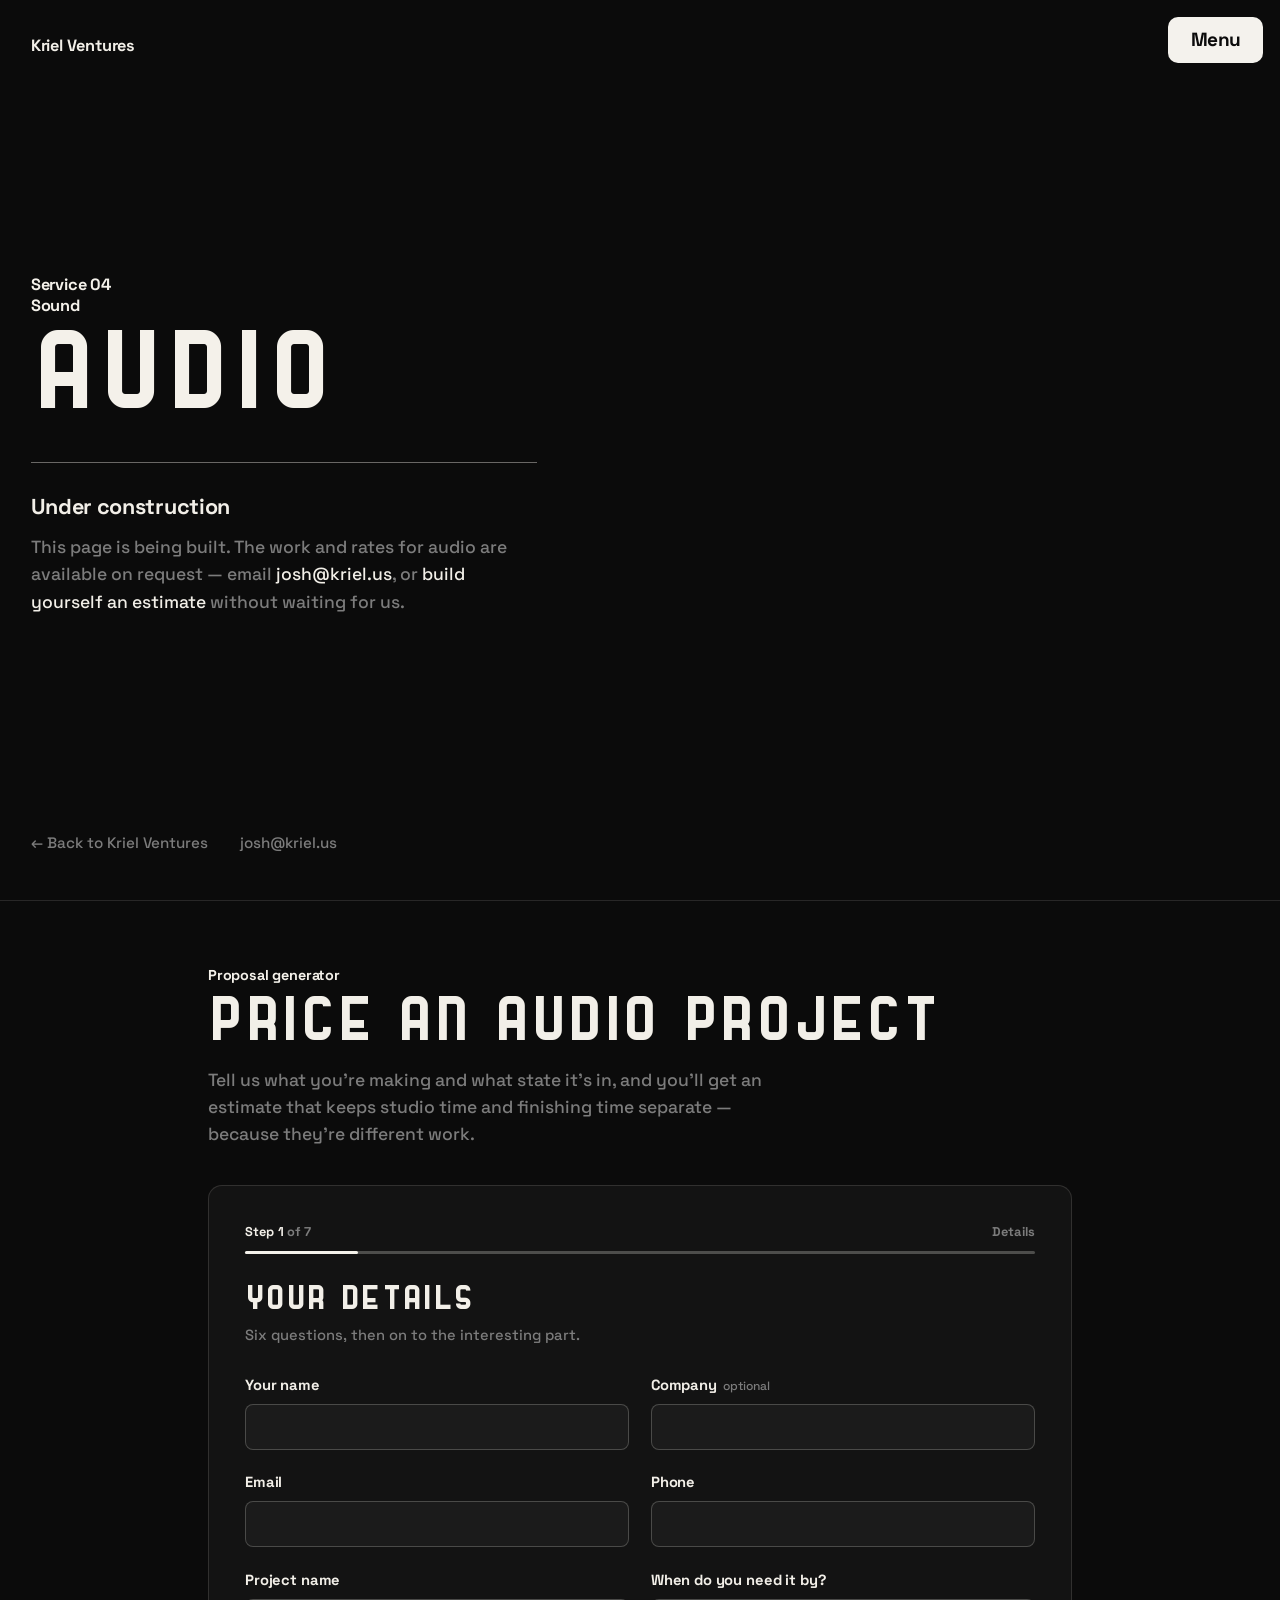
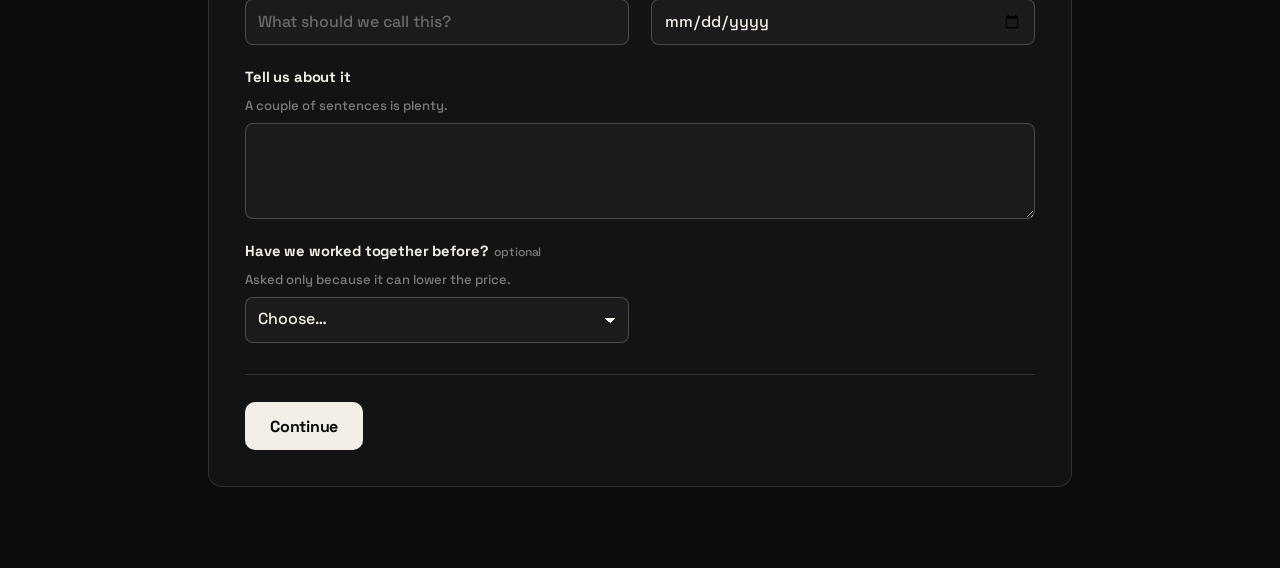
==== audio/index.html @ a52f9539 "Add proposal generators to the four service pages Each service page keeps its under-construction hol" ====
<!DOCTYPE html>
<html lang="en">
<head>
<meta charset="utf-8">
<meta name="viewport" content="width=device-width, initial-scale=1">
<title>Audio — Kriel Ventures</title>
<meta name="description" content="Audio at Kriel Ventures. This page is under construction.">
<meta name="theme-color" content="#0B0B0B">
<!-- Holding page: keep it out of search results until there's real content. -->
<meta name="robots" content="noindex">
<link rel="icon" href="../favicon.svg" type="image/svg+xml">
<link rel="icon" href="../favicon.jpg" type="image/jpeg" sizes="512x512">

<link rel="preconnect" href="https://fonts.googleapis.com">
<link rel="preconnect" href="https://fonts.gstatic.com" crossorigin>
<link href="https://fonts.googleapis.com/css2?family=Space+Grotesk:wght@500;700&display=swap" rel="stylesheet">
<link rel="preload" href="../fonts/stadium.woff2" as="font" type="font/woff2" crossorigin>
<link rel="stylesheet" href="../styles.css">
<link rel="stylesheet" href="../pg.css">

<!-- Reveal animations only exist if JS does; without it everything is simply visible. -->
<script>document.documentElement.classList.add('js');</script>
</head>
<body>

<a class="skip-link" href="#content">Skip to content</a>

<!-- ── Fixed menu control ───────────────────────────────────────────── -->
<button id="menu-toggle" class="menu-btn" aria-expanded="false" aria-controls="site-menu">
  <span class="menu-btn__label" data-open="Menu" data-close="Close">Menu</span>
</button>

<nav id="site-menu" class="menu" aria-label="Main" hidden>
  <div class="menu__inner">
    <p class="menu__eyebrow">Kriel Ventures</p>
    <ul class="menu__list">
      <li><a href="../photography/"><span class="menu__num">01</span>Photography</a></li>
      <li><a href="../videography/"><span class="menu__num">02</span>Videography</a></li>
      <li><a href="../web-design/"><span class="menu__num">03</span>Web Design</a></li>
      <li><a href="./" aria-current="page"><span class="menu__num">04</span>Audio</a></li>
      <li><a href="../#contact"><span class="menu__num">—</span>Contact</a></li>
    </ul>
    <div class="menu__foot">
      <a href="mailto:josh@kriel.us">josh@kriel.us</a>
    </div>
  </div>
</nav>

<main class="holding" id="content" data-key="audio">
  <p class="opening__mark"><a href="../">Kriel Ventures</a></p>

  <div class="holding__body">
    <p class="holding__label"><span>Service 04</span><span>Sound</span></p>
    <h1 class="holding__title"><span class="rise"><span>Audio</span></span></h1>

    <hr class="holding__rule">

    <p class="holding__state">Under construction</p>
    <p class="holding__note">This page is being built. The work and rates for
    audio are available on request — email
    <a href="mailto:josh@kriel.us">josh@kriel.us</a>, or
    <a href="#estimate">build yourself an estimate</a> without waiting for us.</p>
  </div>

  <div class="holding__foot">
    <a href="../">&larr; Back to Kriel Ventures</a>
    <a href="mailto:josh@kriel.us">josh@kriel.us</a>
  </div>
</main>

<!-- ── Proposal generator ───────────────────────────────────────────────
     The card is built by pg.js. The form below is deliberately in the static
     markup: Netlify registers forms by parsing deployed HTML, so one created
     by script would never receive a submission.
     ------------------------------------------------------------------- -->
<section class="pg" id="estimate" data-key="audio" aria-labelledby="pg-title">
  <div class="pg__wrap">
    <p class="pg__eyebrow">Proposal generator</p>
    <h2 class="pg__title" id="pg-title">Price an audio project</h2>
    <p class="pg__intro">Tell us what you're making and what state it's in, and you'll get an estimate that keeps studio time and finishing time separate — because they're different work.</p>

    <div class="pg__app" id="pg-app">
      <noscript>
        <p class="pg__noscript">The estimator needs JavaScript, which is off in
        this browser. Email <a href="mailto:josh@kriel.us">josh@kriel.us</a> with
        what you have in mind and you'll get the same answer from a person,
        usually within a day.</p>
      </noscript>
    </div>

    <form id="pg-form" name="proposal" method="POST" data-netlify="true"
          netlify-honeypot="bot-field" hidden>
      <input type="hidden" name="form-name" value="proposal">
      <p hidden><label>Leave this empty: <input name="bot-field"></label></p>
      <input type="hidden" name="service">
      <input type="hidden" name="client_name">
      <input type="hidden" name="client_email">
      <input type="hidden" name="client_phone">
      <input type="hidden" name="client_company">
      <input type="hidden" name="project_name">
      <input type="hidden" name="target_date">
      <input type="hidden" name="template">
      <input type="hidden" name="estimate_low">
      <input type="hidden" name="estimate_high">
      <input type="hidden" name="confidence">
      <textarea name="summary"></textarea>
      <textarea name="thankyou_email"></textarea>
    </form>
  </div>
</section>

<script src="../main.js"></script>
<script src="../pg-intake.js"></script>
<script src="../pg-audio.js"></script>
<script src="../pg.js"></script>
</body>
</html>
---- styles.css ----
/* ==========================================================================
   Kriel Ventures
   A centred deco opening on black, then the four crafts as four squares.
   Type does the work; one warm accent is the only ornament.
   ========================================================================== */

/* --- Stadium -------------------------------------------------------------
   Stadium by Matthew Welch (squaregear.net), MIT licence — see
   fonts/stadium-license.txt, which ships with the site as the licence
   requires. One weight, no italic: never ask for bold or italic anywhere or
   the browser will synthesise it and smear these geometric letterforms.
   ------------------------------------------------------------------------ */
@font-face {
  font-family: "Stadium";
  src: url("fonts/stadium.woff2") format("woff2"),
       url("fonts/stadium.ttf") format("truetype");
  font-weight: 400;
  font-style: normal;
  font-display: swap;
}

/* --- Tokens --------------------------------------------------------------- */
:root {
  --ink:        #0B0B0B;
  --ink-soft:   #7C7C7C;
  --bone:       #F2EFE8;
  --chip:       #F4F2ED;

  /* one accent per square */
  --blue:       #2438F0;
  --blush:      #F9B6BE;
  --red:        #EE3B24;
  --cream:      #F4F1EA;

  /* the warm accent, and the light it throws */
  --tan:        #D9B183;

  --display: "Stadium", "Futura", "Century Gothic", "Avenir Next", sans-serif;
  --ui:      "Space Grotesk", "Helvetica Neue", Helvetica, Arial, sans-serif;

  --edge:   clamp(1.5rem, 2.4vw, 2.25rem);
  --gutter: clamp(0.55rem, 1.3vw, 1.15rem);

  --ease: cubic-bezier(0.22, 0.68, 0.24, 1);
}

/* --- Reset ---------------------------------------------------------------- */
*, *::before, *::after { box-sizing: border-box; }

html { -webkit-text-size-adjust: 100%; scroll-behavior: smooth; }

body {
  margin: 0;
  background: var(--ink);
  color: var(--bone);
  font-family: var(--ui);
  font-weight: 500;
  font-size: clamp(0.95rem, 0.9rem + 0.2vw, 1.0625rem);
  line-height: 1.55;
  overflow-x: hidden;
  -webkit-font-smoothing: antialiased;
}

img { display: block; max-width: 100%; }
a   { color: inherit; }
h1, h2, h3, p, ul, ol { margin: 0; }
ul, ol { list-style: none; padding: 0; }

::selection { background: var(--bone); color: var(--ink); }

.visually-hidden {
  position: absolute;
  width: 1px; height: 1px;
  margin: -1px; padding: 0;
  overflow: hidden;
  clip: rect(0 0 0 0);
  white-space: nowrap;
}

/* --- Focus ---------------------------------------------------------------- */
:focus-visible {
  outline: 3px solid currentColor;
  outline-offset: 4px;
  border-radius: 2px;
}

.skip-link {
  position: fixed;
  top: 0; left: 0;
  z-index: 200;
  transform: translateY(-120%);
  background: var(--bone);
  color: var(--ink);
  font-family: var(--display);
  font-weight: 400;
  font-size: 1rem;
  letter-spacing: 0.02em;
  padding: 0.85rem 1.25rem;
  text-decoration: none;
}
.skip-link:focus-visible { transform: translateY(0); }

/* --- Reveals -------------------------------------------------------------
   .rise clips its inner span and slides it up. The clip box is padded below
   so descenders (the g in Photography, Videography) aren't shaved off — the
   negative margin cancels the padding so layout is unchanged.
   ------------------------------------------------------------------------ */
.rise {
  display: block;
  overflow: hidden;
  padding-bottom: 0.18em;
  margin-bottom: -0.18em;
}
.rise > span { display: block; }
/* 130%, not 105% — the clip box is now taller than the span by the descender
   padding, so a smaller offset leaves a hairline of letter-tops showing. */
.js .rise > span {
  transform: translateY(130%);
  transition: transform 0.95s var(--ease);
}
.js .is-in .rise > span { transform: translateY(0); }
.js .is-in .rise:nth-child(2) > span { transition-delay: 0.09s; }

/* .lift is the unclipped variant, for a line whose glow has to spill past
   its own box. */
.lift { display: block; }
.js .lift {
  opacity: 0;
  transform: translateY(0.4em);
  transition: opacity 0.9s var(--ease) 0.26s, transform 0.9s var(--ease) 0.26s;
}
.js .is-in .lift { opacity: 1; transform: none; }

/* ==========================================================================
   Menu
   ========================================================================== */
.menu-btn {
  position: fixed;
  top: clamp(0.85rem, 1.3vw, 1.15rem);
  right: clamp(0.85rem, 1.3vw, 1.15rem);
  z-index: 120;

  min-height: 46px;
  min-width: 92px;
  padding: 0.6rem 1.4rem;

  background: var(--chip);
  color: var(--ink);
  border: 0;
  border-radius: 10px;
  cursor: pointer;

  /* Deliberately not Stadium: the two fixed controls at the top of the screen
     stay in the grotesque, so the deco face reads as the voice of the page
     rather than the chrome around it. */
  font-family: var(--ui);
  font-weight: 700;
  font-size: clamp(1rem, 0.95rem + 0.3vw, 1.35rem);
  letter-spacing: -0.02em;

  transition: background 0.25s var(--ease), color 0.25s var(--ease);
}
.menu-btn:hover { background: #fff; }
.menu-btn[aria-expanded="true"] { background: var(--bone); }

.menu {
  position: fixed;
  inset: 0;
  z-index: 110;
  background: var(--ink);
  display: grid;
  padding: clamp(1.5rem, 3vw, 3rem) var(--edge) clamp(1.75rem, 3vw, 3rem);
  overflow-y: auto;
}
.menu[hidden] { display: none; }

.menu__inner {
  display: grid;
  align-content: space-between;
  gap: 2rem;
}

.menu__eyebrow {
  font-family: var(--ui);
  font-weight: 700;
  font-size: 0.95rem;
  letter-spacing: -0.01em;
  color: var(--ink-soft);
}

.menu__list { display: grid; gap: clamp(0.15rem, 0.6vh, 0.5rem); }

.menu__list a {
  display: flex;
  align-items: baseline;
  gap: clamp(0.75rem, 2vw, 2rem);
  padding: 0.12em 0;
  text-decoration: none;
  font-family: var(--display);
  font-weight: 400;
  font-size: clamp(1.9rem, 6.6vw, 4.5rem);
  line-height: 1.18;
  letter-spacing: 0.015em;
  color: var(--bone);
  transition: color 0.2s var(--ease);
}
.menu__list a:hover { color: var(--tan); }

.menu__num {
  font-family: var(--ui);
  font-size: clamp(0.7rem, 1.1vw, 0.9rem);
  font-weight: 500;
  letter-spacing: 0.02em;
  color: var(--ink-soft);
  flex: none;
  min-width: 1.75em;
}

.menu__foot {
  display: flex;
  flex-wrap: wrap;
  gap: 0.5rem 2rem;
  font-family: var(--ui);
  font-weight: 500;
  font-size: 0.95rem;
  color: var(--ink-soft);
}
.menu__foot a { text-decoration: none; }
.menu__foot a:hover { color: var(--bone); }

body.menu-open { overflow: hidden; }

/* ==========================================================================
   Opening
   ========================================================================== */
.opening {
  min-height: 78svh;
  display: grid;
  grid-template-rows: auto 1fr auto;
  gap: 2rem;
  padding: clamp(1.5rem, 2.6vw, 2.4rem) var(--edge) clamp(2.5rem, 6vh, 4.5rem);
  background: var(--ink);
}

.opening__mark {
  font-family: var(--ui);
  font-weight: 700;
  font-size: clamp(0.85rem, 0.78rem + 0.3vw, 1.05rem);
  letter-spacing: -0.012em;
  color: var(--bone);
}
.opening__mark a { text-decoration: none; }

.opening__line {
  align-self: center;
  justify-self: center;
  text-align: center;
  max-width: 22ch;
  font-family: var(--display);
  font-weight: 400;
  font-size: clamp(2.5rem, 0.9rem + 7.4vw, 8.5rem);
  line-height: 1.16;
  letter-spacing: 0.012em;
  color: var(--bone);
}

/* Soft spotlight: a pool of warm light behind the word, not a glow traced
   round the letters. It sits behind the type and spills well past the line,
   which is why this line uses .lift rather than the clipping .rise. */
.glow {
  position: relative;
  display: inline-block;
  isolation: isolate;
}
.glow::before {
  content: "";
  position: absolute;
  left: 50%;
  top: 52%;
  width: 132%;
  height: 210%;
  transform: translate(-50%, -50%);
  z-index: -1;
  pointer-events: none;
  background: radial-gradient(ellipse at center,
    rgba(255, 236, 208, 0.34) 0%,
    rgba(240, 200, 148, 0.19) 30%,
    rgba(217, 177, 131, 0.06) 52%,
    rgba(217, 177, 131, 0) 70%);
  filter: blur(22px);
}
.opening__line em {
  font-style: normal;   /* Stadium has no italic — never synthesise one */
  color: var(--tan);
}

.opening__sub {
  justify-self: center;
  text-align: center;
  max-width: 42ch;
  font-family: var(--ui);
  font-weight: 500;
  font-size: clamp(0.95rem, 0.9rem + 0.25vw, 1.15rem);
  color: var(--ink-soft);
}

/* ==========================================================================
   The four squares
   ========================================================================== */
.panes {
  display: grid;
  grid-template-columns: 1fr;
  gap: var(--gutter);
  padding: 0 var(--edge) var(--edge);
  background: var(--ink);
}

/* Grid rather than an absolutely positioned text block: the text has to be a
   static descendant so the stretched link inside it resolves against the
   square, not against the text block. */
.pane {
  position: relative;
  isolation: isolate;
  display: grid;
  grid-template-rows: 1fr auto;
  aspect-ratio: 1 / 1;
  overflow: hidden;
  background: #0d0b09;
}

.pane__img {
  position: absolute;
  inset: 0;
  width: 100%;
  height: 100%;
  object-fit: cover;
  z-index: -2;
  transition: transform 0.9s var(--ease);
}
.pane:hover .pane__img { transform: scale(1.035); }

/* Object positions chosen per photograph so the square crop keeps its subject. */
.pane[data-key="photography"] .pane__img { object-position: 42% 60%; }
.pane[data-key="videography"] .pane__img { object-position: 46% 50%; }
.pane[data-key="web"]         .pane__img { object-position: 55% 50%; }
.pane[data-key="audio"]       .pane__img { object-position: 52% 50%; }

/* Each square is washed the direction its own photograph runs: the three dark
   ones deepen at the foot, the misty one fogs up pale so the blue holds. */
.pane__scrim {
  position: absolute;
  inset: 0;
  z-index: -1;
  background:
    linear-gradient(198deg, rgba(255,255,255,0.055) 0%, rgba(255,255,255,0) 42%),
    linear-gradient(180deg, rgba(0,0,0,0.22) 0%, rgba(0,0,0,0.08) 34%, rgba(0,0,0,0.55) 74%, rgba(0,0,0,0.82) 100%);
}

.pane[data-key="videography"] .pane__scrim {
  background:
    linear-gradient(198deg, rgba(255,255,255,0.05) 0%, rgba(255,255,255,0) 42%),
    linear-gradient(180deg, rgba(0,0,0,0.26) 0%, rgba(0,0,0,0.12) 30%, rgba(0,0,0,0.68) 70%, rgba(0,0,0,0.88) 100%);
}

.pane[data-key="photography"] .pane__scrim {
  background:
    linear-gradient(198deg, rgba(255,255,255,0.05) 0%, rgba(255,255,255,0) 42%),
    linear-gradient(180deg, rgba(233,235,238,0.10) 0%, rgba(233,235,238,0.08) 34%, rgba(238,238,233,0.66) 62%, rgba(240,239,233,0.94) 100%);
}

.pane__text {
  grid-row: 2;
  padding: clamp(1.1rem, 2.2vw, 2rem);
}

.pane__label {
  font-family: var(--ui);
  font-weight: 700;
  font-size: clamp(0.78rem, 0.72rem + 0.22vw, 0.95rem);
  line-height: 1.3;
  letter-spacing: -0.012em;
  color: var(--accent);
  margin-bottom: 0.3em;
}
.pane__label span { display: block; }

.pane__title {
  font-family: var(--display);
  font-weight: 400;
  font-size: clamp(1.85rem, 0.85rem + 4vw, 3.9rem);
  line-height: 1.04;
  letter-spacing: 0.012em;
  color: var(--accent);
}

/* The title is the link, but the whole square is the target — the ::after
   stretches over the pane so there's no small tap area on a phone.
   The <a> must wrap .rise rather than sit inside it: .rise has overflow
   hidden, and an ancestor with overflow between an absolute box and its
   containing block clips that box to the line. */
.pane__title a {
  display: block;
  text-decoration: none;
  color: inherit;
}
.pane__title a::after {
  content: "";
  position: absolute;
  inset: 0;
  z-index: 2;
}
.pane__title a:focus-visible { outline-offset: 6px; }

.pane__note {
  max-width: 32ch;
  margin-top: 0.7rem;
  font-family: var(--ui);
  font-weight: 500;
  font-size: clamp(0.85rem, 0.8rem + 0.18vw, 0.98rem);
  line-height: 1.45;
  color: var(--accent);
}
.js .pane__note {
  opacity: 0;
  transform: translateY(0.6rem);
  transition: opacity 0.7s var(--ease) 0.3s, transform 0.7s var(--ease) 0.3s;
}
.js .pane.is-in .pane__note { opacity: 0.9; transform: none; }

/* One accent per service, shared by its square and its own page. */
[data-key="photography"] { --accent: var(--blue); }
[data-key="videography"] { --accent: var(--blush); }
[data-key="web"]         { --accent: var(--red); }
[data-key="audio"]       { --accent: var(--cream); }

/* ==========================================================================
   Service holding pages
   Temporary. When a real service page is built it takes the site's full
   chrome; until then these are deliberately a stub.
   ========================================================================== */
.holding {
  min-height: 100svh;
  display: grid;
  grid-template-rows: auto 1fr auto;
  gap: 2rem;
  padding: clamp(1.5rem, 2.6vw, 2.4rem) var(--edge) clamp(2rem, 5vh, 3.5rem);
  background: var(--ink);
}

/* No measure on the wrapper — a ch-based cap here would crop the title,
   which .rise then clips (PHOTOGRAPHY became PHOTOGR). The measure belongs
   on the prose underneath. */
.holding__body { align-self: center; }

.holding__label {
  font-family: var(--ui);
  font-weight: 700;
  font-size: clamp(0.85rem, 0.78rem + 0.3vw, 1.05rem);
  line-height: 1.3;
  letter-spacing: -0.012em;
  color: var(--accent);
  margin-bottom: 0.35em;
}
.holding__label span { display: block; }

.holding__title {
  font-family: var(--display);
  font-weight: 400;
  font-size: clamp(2.4rem, 1rem + 6.4vw, 7rem);
  line-height: 1.06;
  letter-spacing: 0.012em;
  color: var(--accent);
}

.holding__rule {
  height: 1px;
  border: 0;
  max-width: 46ch;
  margin: clamp(1.75rem, 4vh, 2.75rem) 0 clamp(1.25rem, 3vh, 1.75rem);
  background: currentColor;
  color: var(--accent);
  opacity: 0.4;
}

.holding__state {
  font-family: var(--ui);
  font-weight: 700;
  font-size: clamp(1.05rem, 0.95rem + 0.5vw, 1.5rem);
  letter-spacing: -0.015em;
  color: var(--bone);
  margin-bottom: 0.5em;
}

.holding__note {
  max-width: 46ch;
  font-family: var(--ui);
  font-weight: 500;
  font-size: clamp(0.95rem, 0.9rem + 0.25vw, 1.1rem);
  color: var(--ink-soft);
}
.holding__note a { color: var(--bone); text-decoration: none; }
.holding__note a:hover { text-decoration: underline; text-underline-offset: 3px; }

.holding__foot {
  display: flex;
  flex-wrap: wrap;
  gap: 0.5rem 2rem;
  font-family: var(--ui);
  font-weight: 500;
  font-size: 0.95rem;
  color: var(--ink-soft);
}
.holding__foot a { text-decoration: none; }
.holding__foot a:hover { color: var(--bone); }

@media (max-width: 719px) {
  .holding__foot a { display: inline-flex; align-items: center; min-height: 44px; }
}

/* ==========================================================================
   Footer
   ========================================================================== */
.footer {
  background: var(--ink);
  color: var(--bone);
  padding: clamp(3rem, 9vh, 6.5rem) var(--edge) clamp(1.5rem, 4vh, 2.5rem);
  font-family: var(--ui);
  font-weight: 500;
  font-size: clamp(1rem, 0.94rem + 0.3vw, 1.2rem);
  line-height: 1.5;
}

.footer__grid {
  display: grid;
  grid-template-columns: 1fr;
  gap: clamp(2.25rem, 5vw, 4rem);
}

.footer__head {
  font-family: var(--display);
  font-weight: 400;
  font-size: clamp(1.05rem, 1rem + 0.35vw, 1.35rem);
  letter-spacing: 0.06em;
  margin-bottom: 1.1em;
}
.footer__block + .footer__block { margin-top: 1.25em; }
.footer__list li + li { margin-top: 0.1em; }
.footer a { text-decoration: none; }
.footer a:hover { text-decoration: underline; text-underline-offset: 3px; }

.muted, .footer__list--muted a { color: var(--ink-soft); }
.footer__list--muted a:hover { color: var(--bone); }

/* A channel that doesn't exist yet: it holds its place in the list, but as
   plain text with a status beside it rather than a link going nowhere. The
   status is set smaller rather than dimmer — dimmer would drop it under the
   4.5:1 it needs at this size. */
.footer__soon {
  display: flex;
  align-items: baseline;
  gap: 0.7rem;
  color: var(--ink-soft);
}
.footer__soon-note {
  font-size: 0.76em;
  letter-spacing: 0.01em;
  white-space: nowrap;
}
.footer__soon-note::before {
  content: "";
  display: inline-block;
  width: 1.1em;
  height: 1px;
  margin-right: 0.55em;
  vertical-align: middle;
  background: currentColor;
  opacity: 0.6;
}

/* Touch targets: the tight footer stack is right on a pointer device, but
   needs real height under a thumb. */
@media (max-width: 719px) {
  .footer__list a,
  .footer__base a,
  .menu__foot a {
    display: inline-flex;
    align-items: center;
    min-height: 44px;
  }
  .footer__list li + li { margin-top: 0; }
  /* Not a target, but it keeps the row rhythm of the links around it. */
  .footer__soon { min-height: 44px; align-items: center; }
}

.footer__base {
  display: flex;
  justify-content: space-between;
  gap: 1rem 2rem;
  flex-wrap: wrap;
  margin-top: clamp(3rem, 10vh, 7rem);
  font-family: var(--ui);
  font-weight: 500;
  font-size: 0.85rem;
  color: var(--ink-soft);
}

/* ==========================================================================
   Wider screens
   ========================================================================== */
@media (min-width: 760px) {
  .panes { grid-template-columns: 1fr 1fr; }
  .footer__grid { grid-template-columns: 2fr 1fr 1fr; }
}

@media (min-width: 1100px) {
  .footer__grid { grid-template-columns: 1.5fr 1fr 1fr 0.7fr; }
}

/* Past roughly 1500px a square gets taller than the screen, so the block
   stops growing and centres instead. */
@media (min-width: 1500px) {
  .panes {
    max-width: 1500px;
    margin-inline: auto;
  }
}

/* ==========================================================================
   Reduced motion
   ========================================================================== */
@media (prefers-reduced-motion: reduce) {
  html { scroll-behavior: auto; }
  .js .rise > span,
  .js .lift,
  .js .pane__note {
    transform: none !important;
    opacity: 1;
    transition: none;
  }
  .js .pane.is-in .pane__note { opacity: 0.9; }
  .pane:hover .pane__img { transform: none; }
  * { animation-duration: 0.01ms !important; transition-duration: 0.01ms !important; }
}
---- pg.css ----
/* ==========================================================================
   Proposal generator
   Lives under the holding page on each service. Same palette and the same two
   faces as the rest of the site; the difference is that this block has to be
   *usable* rather than only looked at, so the type comes down to a working
   size and the accent stops carrying meaning.

   On the accent: each service's --accent is set on [data-key] in styles.css.
   Three of the four (blue #2438F0 especially, at 1.9:1 on ink) are nowhere
   near readable as small text on black. They're used here only for large
   display type, rules, and the progress fill — never for a label, a value, or
   anything a person has to read at 15px. Text is bone or ink-soft throughout.
   ========================================================================== */

.pg {
  background: var(--ink);
  padding: clamp(2.5rem, 7vh, 5rem) var(--edge) clamp(3rem, 9vh, 6rem);
  border-top: 1px solid rgba(242, 239, 232, 0.12);
}

.pg__wrap { max-width: 54rem; margin-inline: auto; }

/* --- Heading -------------------------------------------------------------- */
.pg__eyebrow {
  font-family: var(--ui);
  font-weight: 700;
  font-size: clamp(0.78rem, 0.72rem + 0.22vw, 0.95rem);
  letter-spacing: -0.012em;
  color: var(--accent);
  margin-bottom: 0.4em;
}

.pg__title {
  font-family: var(--display);
  font-weight: 400;
  font-size: clamp(1.9rem, 1rem + 3.4vw, 3.4rem);
  line-height: 1.08;
  letter-spacing: 0.012em;
  color: var(--bone);
}

.pg__intro {
  max-width: 52ch;
  margin-top: 1rem;
  font-family: var(--ui);
  font-size: clamp(0.95rem, 0.9rem + 0.25vw, 1.1rem);
  color: var(--ink-soft);
}
.pg__intro a { color: var(--bone); text-decoration: underline; text-underline-offset: 3px; }

/* --- The card ------------------------------------------------------------- */
.pg__app {
  margin-top: clamp(1.75rem, 4vh, 2.75rem);
  background: #131313;
  border: 1px solid rgba(242, 239, 232, 0.13);
  border-radius: 14px;
  padding: clamp(1.25rem, 3vw, 2.25rem);
}

.pg__noscript {
  font-family: var(--ui);
  color: var(--ink-soft);
}
.pg__noscript a { color: var(--bone); }

/* --- Progress ------------------------------------------------------------
   A real <progress> rather than a div with a width set from script: CSP here
   forbids inline styles, and this is the element the platform already gives
   us for "n of m" with the semantics attached.
   ------------------------------------------------------------------------ */
.pg__progress { margin-bottom: clamp(1.25rem, 3vh, 1.9rem); }

.pg__steplabel {
  display: flex;
  justify-content: space-between;
  gap: 1rem;
  font-family: var(--ui);
  font-weight: 700;
  font-size: 0.8rem;
  letter-spacing: 0.01em;
  color: var(--ink-soft);
  margin-bottom: 0.6rem;
}
.pg__steplabel b { color: var(--bone); font-weight: 700; }

.pg__bar {
  display: block;
  width: 100%;
  height: 3px;
  border: 0;
  border-radius: 2px;
  background: rgba(242, 239, 232, 0.14);   /* Firefox track */
  color: var(--accent);                     /* IE/legacy fill */
  appearance: none;
  -webkit-appearance: none;
}
.pg__bar::-webkit-progress-bar { background: rgba(242, 239, 232, 0.14); border-radius: 2px; }
.pg__bar::-webkit-progress-value { background: var(--accent); border-radius: 2px; }
.pg__bar::-moz-progress-bar { background: var(--accent); border-radius: 2px; }

/* --- Step ----------------------------------------------------------------- */
/* The step heading carries tabindex="-1" so each new step can be focused and
   announced. Suppressing its ring is safe here and normally wouldn't be: it is
   not in the tab order, so no keyboard user can ever land on it by navigating —
   only our own scripted focus reaches it. Left visible, the 3px ring from
   styles.css draws a box round the title that reads as an error state. */
.pg__steptitle:focus,
.pg__steptitle:focus-visible,
.pg__donemark:focus,
.pg__donemark:focus-visible { outline: none; }

.pg__steptitle {
  font-family: var(--display);
  font-weight: 400;
  font-size: clamp(1.3rem, 1.05rem + 1.1vw, 1.9rem);
  line-height: 1.15;
  letter-spacing: 0.012em;
  color: var(--bone);
}

.pg__stepnote {
  max-width: 56ch;
  margin-top: 0.5rem;
  font-family: var(--ui);
  font-size: 0.92rem;
  color: var(--ink-soft);
}

.pg__fields {
  display: grid;
  gap: clamp(1rem, 2.4vh, 1.4rem);
  margin-top: clamp(1.25rem, 3vh, 1.75rem);
}

/* --- Field ---------------------------------------------------------------- */
.pgf { display: grid; gap: 0.45rem; }

/* Two-up on wider screens for the short fields, so the intake doesn't read as
   an endless single column. Marked per field in the config, not guessed. */
@media (min-width: 700px) {
  .pg__fields { grid-template-columns: 1fr 1fr; }
  .pgf { grid-column: span 2; }
  .pgf--half { grid-column: span 1; }
}

.pgf__label {
  font-family: var(--ui);
  font-weight: 700;
  font-size: 0.92rem;
  letter-spacing: -0.01em;
  color: var(--bone);
}
.pgf__opt {
  font-weight: 500;
  font-size: 0.82em;
  color: var(--ink-soft);
  margin-left: 0.5em;
}

.pgf__help {
  font-family: var(--ui);
  font-size: 0.82rem;
  line-height: 1.45;
  color: var(--ink-soft);
}

.pgf__input,
.pgf__select,
.pgf__textarea {
  width: 100%;
  min-height: 46px;                 /* thumb-sized on a phone */
  padding: 0.6rem 0.75rem;
  background: #1B1B1B;
  color: var(--bone);
  border: 1px solid rgba(242, 239, 232, 0.22);
  border-radius: 8px;
  font-family: var(--ui);
  font-weight: 500;
  font-size: 1rem;                  /* 16px: anything smaller zooms iOS Safari */
  line-height: 1.4;
  transition: border-color 0.18s var(--ease);
}
.pgf__textarea { min-height: 96px; resize: vertical; }

.pgf__input::placeholder { color: #6A6A6A; }

.pgf__input:hover,
.pgf__select:hover,
.pgf__textarea:hover { border-color: rgba(242, 239, 232, 0.4); }

.pgf__input:focus-visible,
.pgf__select:focus-visible,
.pgf__textarea:focus-visible { outline: 3px solid var(--bone); outline-offset: 2px; }

/* The native arrow is invisible on a dark control in several browsers, so the
   select keeps room at its right edge and draws its own. */
.pgf__select {
  appearance: none;
  -webkit-appearance: none;
  padding-right: 2.4rem;
  background-image:
    linear-gradient(45deg, transparent 50%, var(--bone) 50%),
    linear-gradient(135deg, var(--bone) 50%, transparent 50%);
  background-position: right 1.05rem top 55%, right 0.75rem top 55%;
  background-size: 6px 6px, 6px 6px;
  background-repeat: no-repeat;
}
.pgf__select option { background: #1B1B1B; color: var(--bone); }

/* Number inputs: the spinners are tiny targets and we never need them. */
.pgf__input[type="number"] { appearance: textfield; -moz-appearance: textfield; }
.pgf__input[type="number"]::-webkit-outer-spin-button,
.pgf__input[type="number"]::-webkit-inner-spin-button { -webkit-appearance: none; margin: 0; }

/* --- Choice groups (checkbox / radio) ------------------------------------- */
.pgf__choices { display: grid; gap: 0.4rem; }

@media (min-width: 560px) {
  .pgf__choices--grid { grid-template-columns: 1fr 1fr; }
}

.pgc {
  display: flex;
  align-items: flex-start;
  gap: 0.7rem;
  min-height: 44px;
  padding: 0.55rem 0.75rem;
  background: #1B1B1B;
  border: 1px solid rgba(242, 239, 232, 0.18);
  border-radius: 8px;
  cursor: pointer;
  font-family: var(--ui);
  font-size: 0.95rem;
  line-height: 1.35;
  color: var(--bone);
  transition: border-color 0.18s var(--ease), background 0.18s var(--ease);
}
.pgc:hover { border-color: rgba(242, 239, 232, 0.42); }
.pgc input { flex: none; width: 18px; height: 18px; margin-top: 0.15rem; accent-color: var(--bone); }
.pgc:has(input:checked) { background: #242424; border-color: var(--bone); }
.pgc:has(input:focus-visible) { outline: 3px solid var(--bone); outline-offset: 2px; }

/* A lone yes/no reads better as one switchable row than as a group of one. */
.pgf--bool .pgc { max-width: 100%; }

/* --- Errors --------------------------------------------------------------- */
.pgf--error .pgf__input,
.pgf--error .pgf__select,
.pgf--error .pgf__textarea { border-color: #FF8B7A; }

.pgf__error {
  font-family: var(--ui);
  font-weight: 700;
  font-size: 0.82rem;
  color: #FF8B7A;          /* 6.4:1 on ink — the red accent would be 3.1:1 */
}

.pg__alert {
  margin-top: 1rem;
  padding: 0.8rem 1rem;
  border: 1px solid #FF8B7A;
  border-radius: 8px;
  font-family: var(--ui);
  font-size: 0.9rem;
  color: #FF8B7A;
}

/* --- Actions -------------------------------------------------------------- */
.pg__actions {
  display: flex;
  flex-wrap: wrap;
  gap: 0.7rem;
  align-items: center;
  margin-top: clamp(1.5rem, 3.5vh, 2.25rem);
  padding-top: clamp(1.25rem, 3vh, 1.75rem);
  border-top: 1px solid rgba(242, 239, 232, 0.13);
}

.pg__btn {
  min-height: 48px;
  padding: 0.7rem 1.5rem;
  border: 1px solid transparent;
  border-radius: 10px;
  cursor: pointer;
  font-family: var(--ui);
  font-weight: 700;
  font-size: 1rem;
  letter-spacing: -0.015em;
  transition: background 0.22s var(--ease), color 0.22s var(--ease), border-color 0.22s var(--ease);
}
.pg__btn--go { background: var(--bone); color: var(--ink); }
.pg__btn--go:hover { background: #fff; }
.pg__btn--back { background: transparent; color: var(--ink-soft); border-color: rgba(242, 239, 232, 0.24); }
.pg__btn--back:hover { color: var(--bone); border-color: var(--bone); }
.pg__btn[disabled] { opacity: 0.5; cursor: default; }
.pg__btn--spacer { margin-left: auto; }

/* --- Review --------------------------------------------------------------- */
.pg__review { display: grid; gap: 1.25rem; margin-top: 1.5rem; }

.pg__group {
  border: 1px solid rgba(242, 239, 232, 0.13);
  border-radius: 10px;
  padding: 1rem 1.1rem;
}
.pg__grouphead {
  font-family: var(--ui);
  font-weight: 700;
  font-size: 0.78rem;
  letter-spacing: 0.06em;
  text-transform: uppercase;
  color: var(--ink-soft);
  margin-bottom: 0.7rem;
}

.pg__dl { display: grid; gap: 0.5rem; font-family: var(--ui); font-size: 0.92rem; }
.pg__row { display: grid; grid-template-columns: 1fr; gap: 0.1rem; }
@media (min-width: 620px) { .pg__row { grid-template-columns: 15rem 1fr; gap: 1rem; } }
.pg__row dt { color: var(--ink-soft); }
.pg__row dd { margin: 0; color: var(--bone); }

/* --- Estimate ------------------------------------------------------------- */
.pg__banner {
  margin-bottom: 1.5rem;
  padding: 0.9rem 1.1rem;
  border: 1px solid rgba(217, 177, 131, 0.55);
  border-radius: 10px;
  font-family: var(--ui);
  font-size: 0.9rem;
  line-height: 1.5;
  color: var(--tan);
}

.pg__tiers { display: grid; gap: 0.9rem; margin: 1.5rem 0; }
@media (min-width: 760px) { .pg__tiers { grid-template-columns: repeat(3, 1fr); } }

.pgt {
  border: 1px solid rgba(242, 239, 232, 0.15);
  border-radius: 12px;
  padding: 1.1rem;
}
.pgt--pick { border-color: var(--bone); background: #1A1A1A; }

.pgt__name {
  font-family: var(--ui);
  font-weight: 700;
  font-size: 0.78rem;
  letter-spacing: 0.06em;
  text-transform: uppercase;
  color: var(--ink-soft);
}
.pgt--pick .pgt__name { color: var(--tan); }

.pgt__fig {
  margin: 0.5rem 0 0.15rem;
  font-family: var(--display);
  font-weight: 400;
  font-size: clamp(1.5rem, 1.2rem + 1.5vw, 2.1rem);
  line-height: 1.1;
  letter-spacing: 0.01em;
  color: var(--bone);
}
.pgt__band { font-family: var(--ui); font-size: 0.8rem; color: var(--ink-soft); }

.pgt__changes {
  margin-top: 0.8rem;
  display: grid;
  gap: 0.35rem;
  font-family: var(--ui);
  font-size: 0.86rem;
  line-height: 1.4;
  color: var(--ink-soft);
}
.pgt__changes li { padding-left: 0.9rem; text-indent: -0.9rem; }
.pgt__changes li::before { content: "— "; color: var(--bone); }

/* --- Line items ----------------------------------------------------------- */
.pg__tablewrap { overflow-x: auto; margin-top: 0.5rem; }

.pg__table {
  width: 100%;
  min-width: 30rem;
  border-collapse: collapse;
  font-family: var(--ui);
  font-size: 0.88rem;
}
.pg__table th,
.pg__table td { padding: 0.5rem 0.6rem; text-align: left; vertical-align: top; }
.pg__table thead th {
  font-size: 0.74rem;
  letter-spacing: 0.06em;
  text-transform: uppercase;
  color: var(--ink-soft);
  border-bottom: 1px solid rgba(242, 239, 232, 0.18);
}
.pg__table td { color: var(--bone); border-bottom: 1px solid rgba(242, 239, 232, 0.08); }
.pg__table .pg__num { text-align: right; white-space: nowrap; }
.pg__table tbody th {
  padding-top: 1.1rem;
  font-family: var(--ui);
  font-weight: 700;
  font-size: 0.76rem;
  letter-spacing: 0.06em;
  text-transform: uppercase;
  color: var(--tan);
}
.pg__table tr.pg__sum td { font-weight: 700; border-bottom: 1px solid rgba(242, 239, 232, 0.25); }
.pg__table tr.pg__tot td {
  font-weight: 700;
  font-size: 1rem;
  border-bottom: 0;
  border-top: 1px solid rgba(242, 239, 232, 0.25);
}

/* --- Notes, flags, deferred ----------------------------------------------- */
.pg__notes { display: grid; gap: 0.5rem; margin-top: 1.25rem; }
.pg__note {
  font-family: var(--ui);
  font-size: 0.88rem;
  line-height: 1.5;
  color: var(--ink-soft);
  padding-left: 1rem;
  border-left: 2px solid var(--tan);
}
.pg__note b { color: var(--bone); font-weight: 700; }

.pg__list {
  display: grid;
  gap: 0.3rem;
  font-family: var(--ui);
  font-size: 0.88rem;
  line-height: 1.45;
  color: var(--ink-soft);
}
.pg__list li { padding-left: 0.9rem; text-indent: -0.9rem; }
.pg__list li::before { content: "— "; color: var(--bone); }

/* --- Email draft ---------------------------------------------------------- */
.pg__mail {
  margin-top: 0.6rem;
  padding: 1rem;
  background: #0E0E0E;
  border: 1px solid rgba(242, 239, 232, 0.13);
  border-radius: 10px;
  font-family: ui-monospace, SFMono-Regular, Menlo, Consolas, monospace;
  font-size: 0.82rem;
  line-height: 1.6;
  color: var(--bone);
  white-space: pre-wrap;
  overflow-x: auto;
}

/* --- Done ----------------------------------------------------------------- */
.pg__done { text-align: left; }
.pg__donemark {
  font-family: var(--display);
  font-weight: 400;
  font-size: clamp(1.6rem, 1.2rem + 2vw, 2.6rem);
  line-height: 1.1;
  letter-spacing: 0.012em;
  color: var(--bone);
}
.pg__donenote {
  max-width: 54ch;
  margin-top: 0.9rem;
  font-family: var(--ui);
  font-size: 1rem;
  color: var(--ink-soft);
}
.pg__donenote a { color: var(--bone); }

/* --- Print ----------------------------------------------------------------
   People print or PDF an estimate. On paper the dark card is a waste of ink
   and the controls are meaningless, so both go.
   ------------------------------------------------------------------------ */
@media print {
  .pg { background: #fff; color: #000; border-top: 0; padding: 0; }
  .pg__app { background: #fff; border: 0; padding: 0; }
  .pg__title, .pg__steptitle, .pgt__fig, .pg__donemark { color: #000; }
  .pg__intro, .pg__stepnote, .pgt__band, .pgt__changes, .pg__note, .pg__list, .pg__row dt { color: #333; }
  .pg__table td, .pg__row dd { color: #000; }
  .pgt, .pg__group, .pg__mail { border-color: #999; background: #fff; }
  .pg__mail { color: #000; }
  .pg__actions, .pg__progress, .menu-btn, .pg__btn { display: none; }
}

/* --- Reduced motion ------------------------------------------------------- */
@media (prefers-reduced-motion: reduce) {
  .pgf__input, .pgf__select, .pgf__textarea, .pgc, .pg__btn { transition: none; }
}
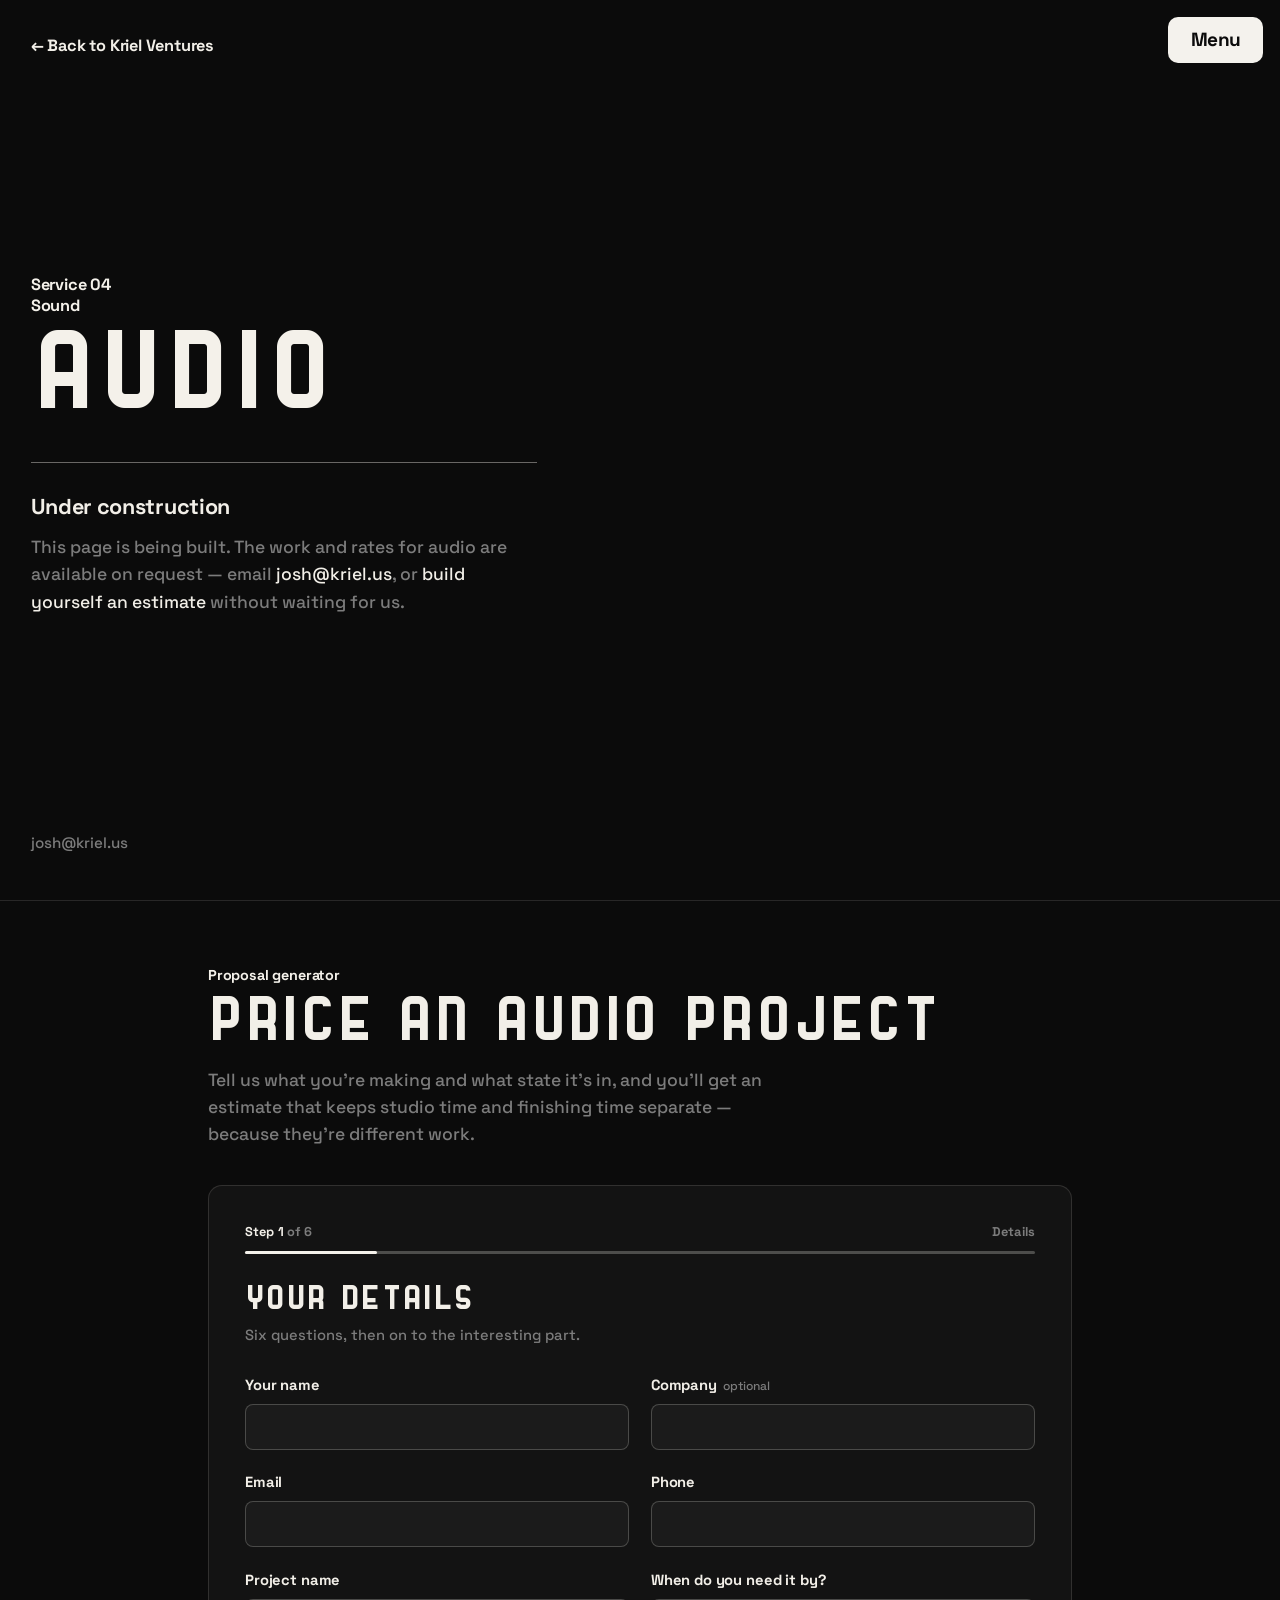
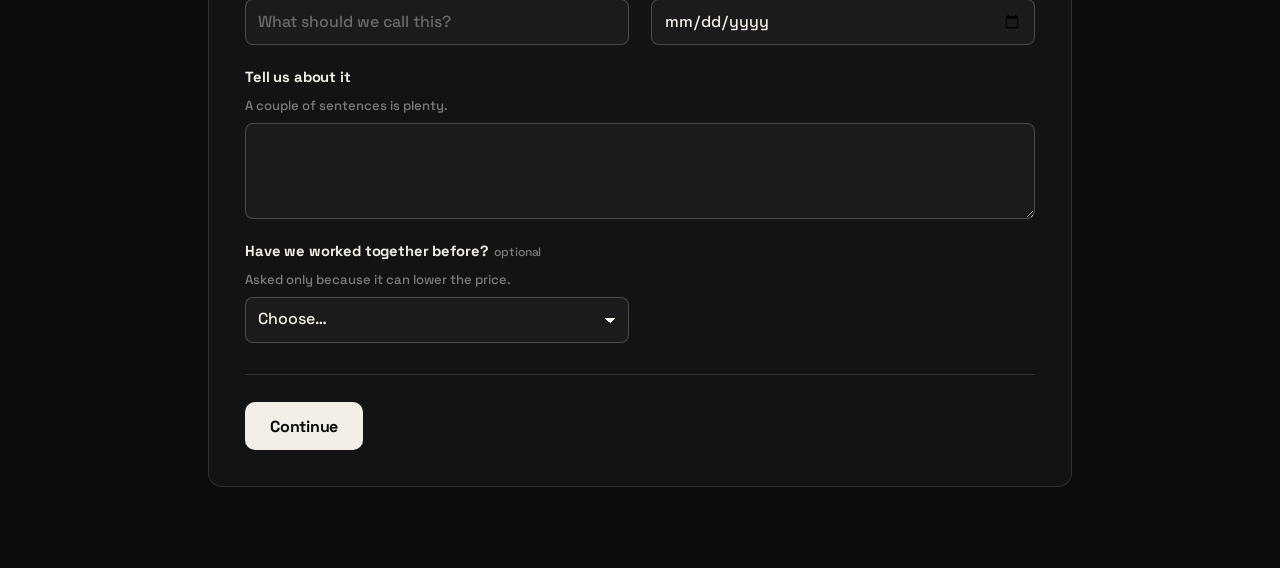
==== commit 66de7432: "Simplify the four intake forms and reprice videography Every form was long enough that people would " ====
--- a/audio/index.html
+++ b/audio/index.html
@@ -47,7 +47,7 @@
 </nav>
 
 <main class="holding" id="content" data-key="audio">
-  <p class="opening__mark"><a href="../">Kriel Ventures</a></p>
+  <p class="opening__mark"><a href="../">&larr; Back to Kriel Ventures</a></p>
 
   <div class="holding__body">
     <p class="holding__label"><span>Service 04</span><span>Sound</span></p>
@@ -63,7 +63,6 @@
   </div>
 
   <div class="holding__foot">
-    <a href="../">&larr; Back to Kriel Ventures</a>
     <a href="mailto:josh@kriel.us">josh@kriel.us</a>
   </div>
 </main>
--- a/pg.css
+++ b/pg.css
@@ -488,3 +488,97 @@
 @media (prefers-reduced-motion: reduce) {
   .pgf__input, .pgf__select, .pgf__textarea, .pgc, .pg__btn { transition: none; }
 }
+
+/* ==========================================================================
+   Bottom beacon
+   A soft pulsing marker that sits at the foot of the screen once someone
+   starts filling the form, so the estimate stays present while they scroll
+   through questions. It disappears the moment the estimate itself is on
+   screen — a prompt to look at something you are already looking at is just
+   noise.
+
+   On the pulse: this breathes between 55% and 100% opacity over 3.6s. That is
+   deliberately slow. Anything flashing above about 3Hz is a seizure risk, and
+   a hard blink at the bottom of the viewport would be both unsafe and
+   unpleasant to fill a form next to. It also stops entirely under
+   prefers-reduced-motion, where it simply sits there at full opacity.
+   ========================================================================== */
+.pg__beacon {
+  position: fixed;
+  left: 50%;
+  bottom: clamp(0.9rem, 3vh, 1.75rem);
+  transform: translateX(-50%);
+  z-index: 90;
+
+  display: flex;
+  align-items: center;
+  gap: 0.6rem;
+  min-height: 44px;
+  padding: 0.6rem 1.25rem;
+  max-width: calc(100vw - 2rem);
+
+  background: var(--bone);
+  color: var(--ink);
+  border: 0;
+  border-radius: 999px;
+  cursor: pointer;
+  box-shadow: 0 6px 28px rgba(0, 0, 0, 0.55);
+
+  font-family: var(--ui);
+  font-weight: 700;
+  font-size: 0.9rem;
+  letter-spacing: -0.012em;
+  white-space: nowrap;
+
+  opacity: 0;
+  visibility: hidden;
+  transition: opacity 0.45s var(--ease), visibility 0.45s var(--ease);
+}
+
+.pg__beacon.is-on {
+  visibility: visible;
+  animation: pg-breathe 3.6s ease-in-out infinite;
+}
+
+.pg__beacon__step {
+  font-weight: 500;
+  color: #5E5E5E;        /* 5.6:1 on the bone chip */
+}
+
+.pg__beacon__arrow { font-weight: 700; }
+
+@keyframes pg-breathe {
+  0%, 100% { opacity: 0.55; }
+  50%      { opacity: 1; }
+}
+
+.pg__beacon:hover { animation: none; opacity: 1; background: #fff; }
+.pg__beacon:focus-visible { animation: none; opacity: 1; outline: 3px solid var(--bone); outline-offset: 3px; }
+
+@media (prefers-reduced-motion: reduce) {
+  .pg__beacon { transition: none; }
+  .pg__beacon.is-on { animation: none; opacity: 1; }
+}
+
+@media print { .pg__beacon { display: none; } }
+
+/* --- Assumptions ---------------------------------------------------------
+   The short forms buy their speed by assuming quantities. Those assumptions
+   have to be visible, or the client agrees to a number without knowing what
+   it was built on.
+   ------------------------------------------------------------------------ */
+.pg__assumed {
+  margin-top: 1.25rem;
+  padding: 0.9rem 1.1rem;
+  border: 1px dashed rgba(217, 177, 131, 0.6);
+  border-radius: 10px;
+}
+.pg__assumed h4 {
+  margin: 0 0 0.5rem;
+  font-family: var(--ui);
+  font-weight: 700;
+  font-size: 0.78rem;
+  letter-spacing: 0.06em;
+  text-transform: uppercase;
+  color: var(--tan);
+}
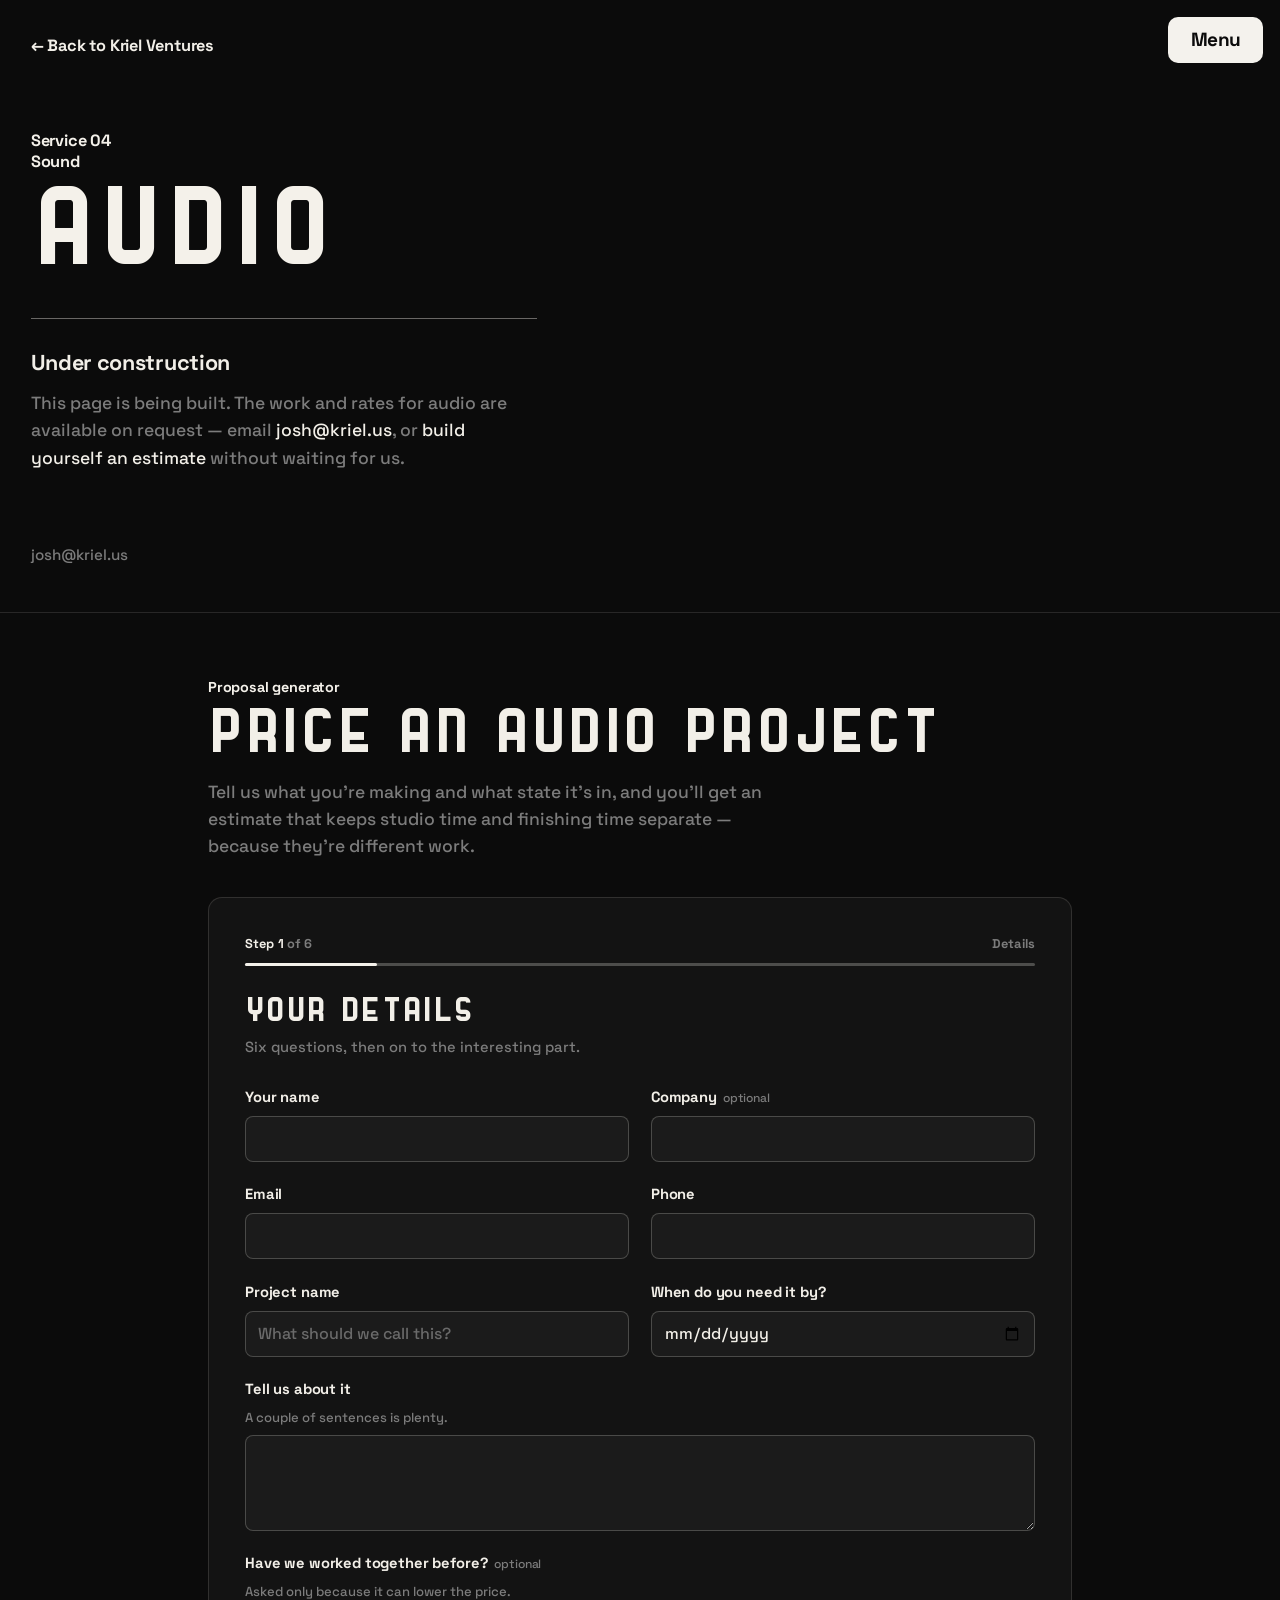
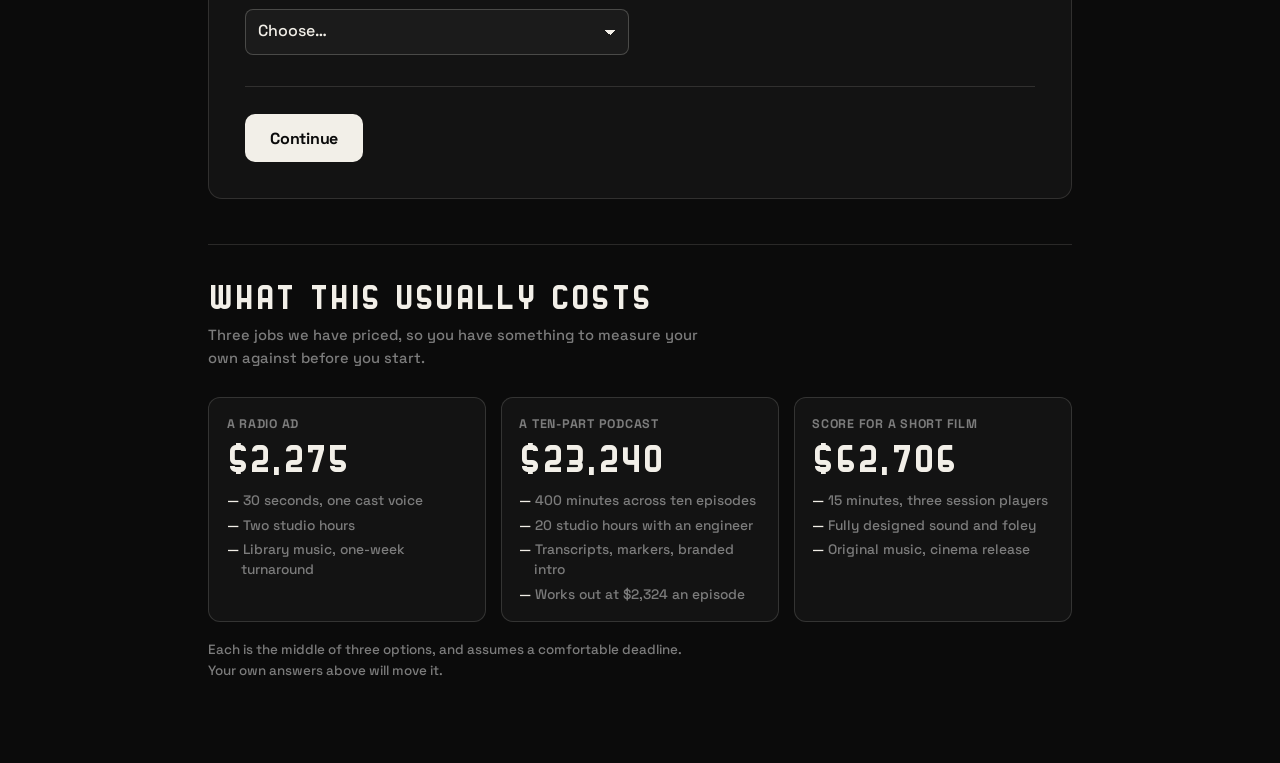
==== commit c8ab3793: "Show worked examples on each service page and raise the generator Three priced jobs now sit under ea" ====
--- a/audio/index.html
+++ b/audio/index.html
@@ -87,6 +87,44 @@
       </noscript>
     </div>
 
+    <section class="pgx" aria-labelledby="pgx-title">
+      <h3 class="pgx__title" id="pgx-title">What this usually costs</h3>
+      <p class="pgx__note">Three jobs we have priced, so you have something to
+      measure your own against before you start.</p>
+      <ul class="pgx__grid">
+        <li class="pgx__card">
+          <p class="pgx__name">A radio ad</p>
+          <p class="pgx__price">$2,275</p>
+          <ul class="pgx__lines">
+          <li>30 seconds, one cast voice</li>
+          <li>Two studio hours</li>
+          <li>Library music, one-week turnaround</li>
+          </ul>
+        </li>
+        <li class="pgx__card">
+          <p class="pgx__name">A ten-part podcast</p>
+          <p class="pgx__price">$23,240</p>
+          <ul class="pgx__lines">
+          <li>400 minutes across ten episodes</li>
+          <li>20 studio hours with an engineer</li>
+          <li>Transcripts, markers, branded intro</li>
+          <li>Works out at $2,324 an episode</li>
+          </ul>
+        </li>
+        <li class="pgx__card">
+          <p class="pgx__name">Score for a short film</p>
+          <p class="pgx__price">$62,706</p>
+          <ul class="pgx__lines">
+          <li>15 minutes, three session players</li>
+          <li>Fully designed sound and foley</li>
+          <li>Original music, cinema release</li>
+          </ul>
+        </li>
+      </ul>
+      <p class="pgx__foot">Each is the middle of three options, and assumes a
+      comfortable deadline. Your own answers above will move it.</p>
+    </section>
+
     <form id="pg-form" name="proposal" method="POST" data-netlify="true"
           netlify-honeypot="bot-field" hidden>
       <input type="hidden" name="form-name" value="proposal">
--- a/pg.css
+++ b/pg.css
@@ -582,3 +582,111 @@
   text-transform: uppercase;
   color: var(--tan);
 }
+
+/* ==========================================================================
+   Worked examples
+   Three real jobs under the generator, so someone has something to measure
+   against before answering a single question. Static markup, not rendered by
+   pg.js — they are on screen the moment the page paints, and still there if
+   scripting never runs.
+   ========================================================================== */
+.pgx {
+  margin-top: clamp(2rem, 5vh, 3.25rem);
+  padding-top: clamp(1.5rem, 4vh, 2.25rem);
+  border-top: 1px solid rgba(242, 239, 232, 0.13);
+}
+
+.pgx__title {
+  font-family: var(--display);
+  font-weight: 400;
+  font-size: clamp(1.3rem, 1.05rem + 1.1vw, 1.9rem);
+  line-height: 1.15;
+  letter-spacing: 0.012em;
+  color: var(--bone);
+}
+
+.pgx__note {
+  max-width: 52ch;
+  margin-top: 0.5rem;
+  font-family: var(--ui);
+  font-size: 0.92rem;
+  color: var(--ink-soft);
+}
+
+.pgx__grid {
+  display: grid;
+  gap: 0.9rem;
+  margin-top: clamp(1.25rem, 3vh, 1.75rem);
+}
+@media (min-width: 760px) {
+  .pgx__grid { grid-template-columns: repeat(3, 1fr); }
+}
+
+.pgx__card {
+  display: flex;
+  flex-direction: column;
+  padding: 1.1rem;
+  background: #131313;
+  border: 1px solid rgba(242, 239, 232, 0.15);
+  border-radius: 12px;
+}
+
+.pgx__name {
+  font-family: var(--ui);
+  font-weight: 700;
+  font-size: 0.78rem;
+  letter-spacing: 0.06em;
+  text-transform: uppercase;
+  color: var(--ink-soft);
+}
+
+.pgx__price {
+  margin: 0.45rem 0 0.75rem;
+  font-family: var(--display);
+  font-weight: 400;
+  font-size: clamp(1.5rem, 1.2rem + 1.5vw, 2.1rem);
+  line-height: 1.1;
+  letter-spacing: 0.01em;
+  color: var(--bone);
+}
+
+.pgx__lines {
+  display: grid;
+  gap: 0.35rem;
+  font-family: var(--ui);
+  font-size: 0.86rem;
+  line-height: 1.4;
+  color: var(--ink-soft);
+}
+.pgx__lines li { padding-left: 0.9rem; text-indent: -0.9rem; }
+.pgx__lines li::before { content: "— "; color: var(--bone); }
+
+.pgx__foot {
+  max-width: 56ch;
+  margin-top: 1.1rem;
+  font-family: var(--ui);
+  font-size: 0.84rem;
+  color: var(--ink-soft);
+}
+
+@media print {
+  .pgx__card { background: #fff; border-color: #999; }
+  .pgx__title, .pgx__price { color: #000; }
+  .pgx__note, .pgx__lines, .pgx__foot, .pgx__name { color: #333; }
+}
+
+/* ==========================================================================
+   Holding block height
+   Was 100svh, which pushed the generator entirely below the fold — nobody
+   scrolls to find a thing they do not know is there. At 68svh the holding
+   notice still owns the screen on arrival, but the generator's heading and
+   the first example cards break the bottom edge, so the page visibly
+   continues.
+   ========================================================================== */
+.holding { min-height: 68svh; }
+
+@media (max-width: 719px) {
+  /* Phones have less room to spare, and the title plus notice already fill
+     most of it. Give the generator a little more of the fold here, not less. */
+  .holding { min-height: 62svh; }
+}
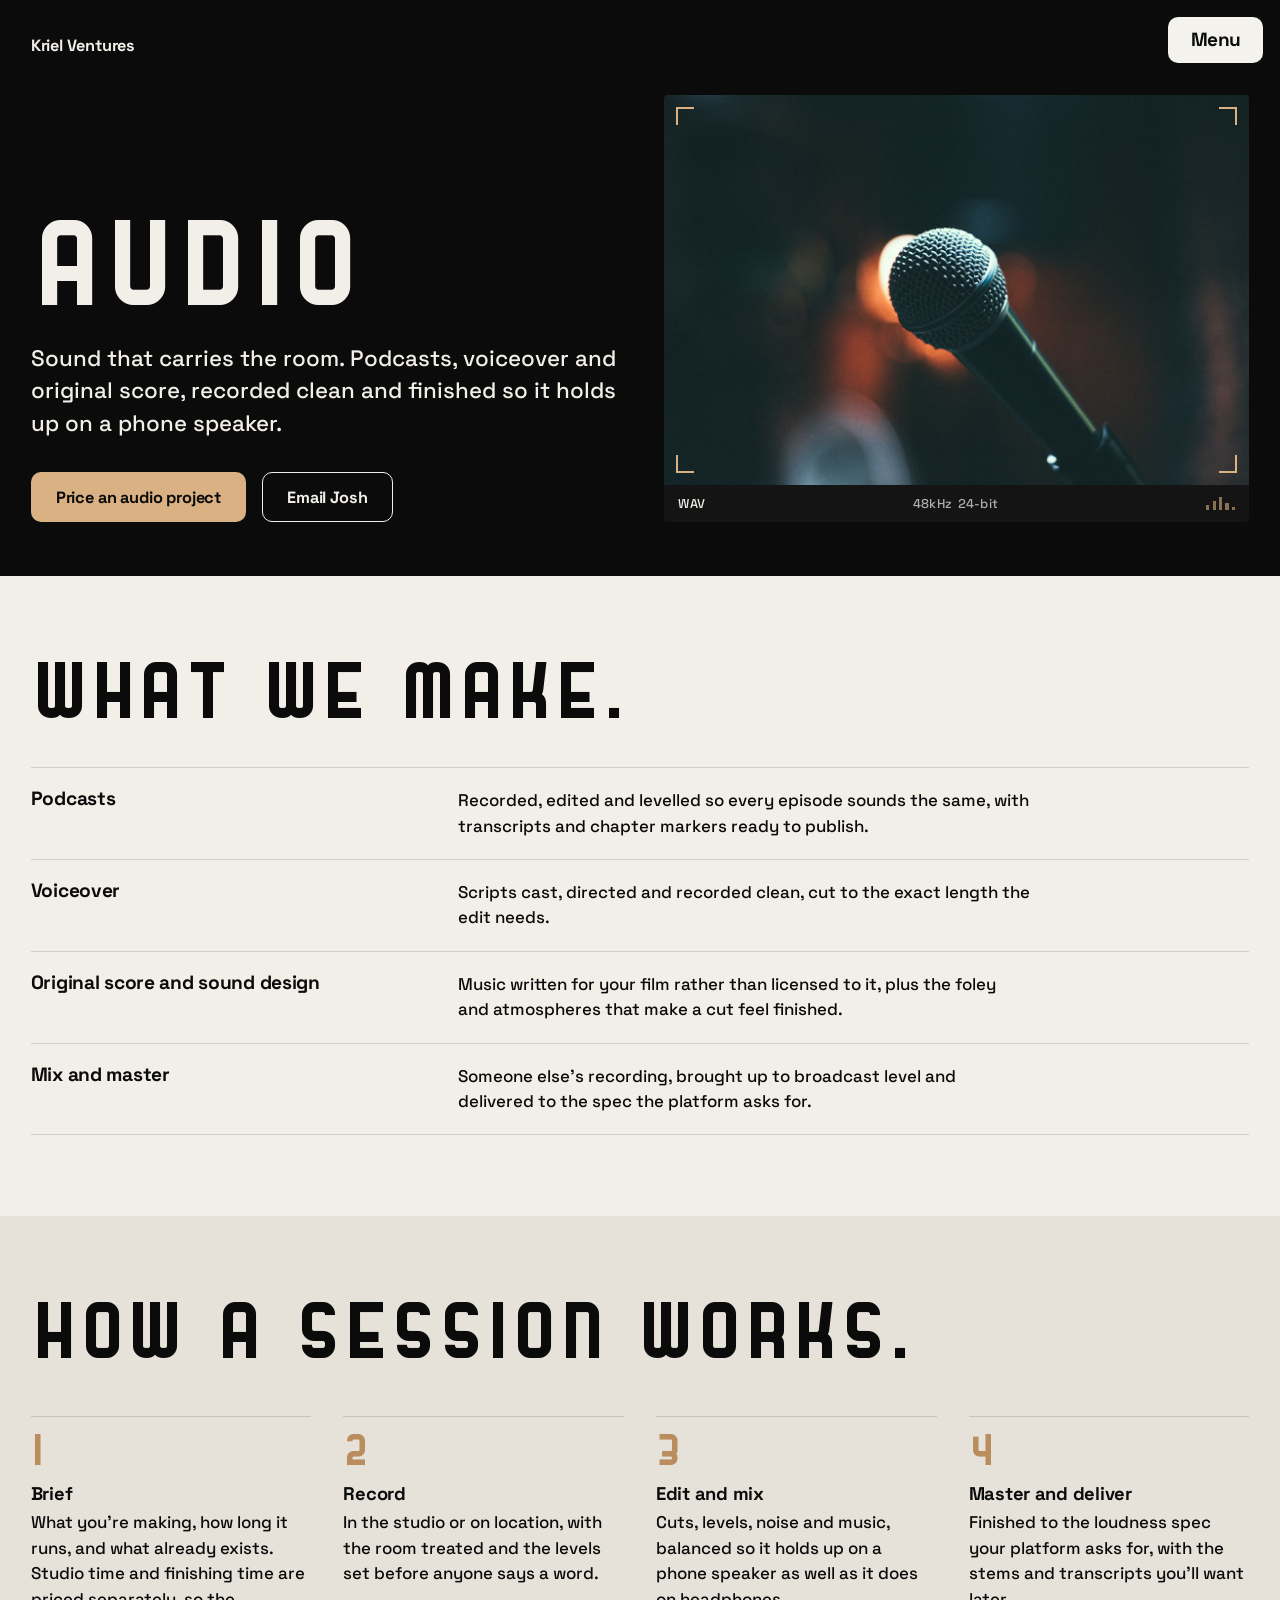
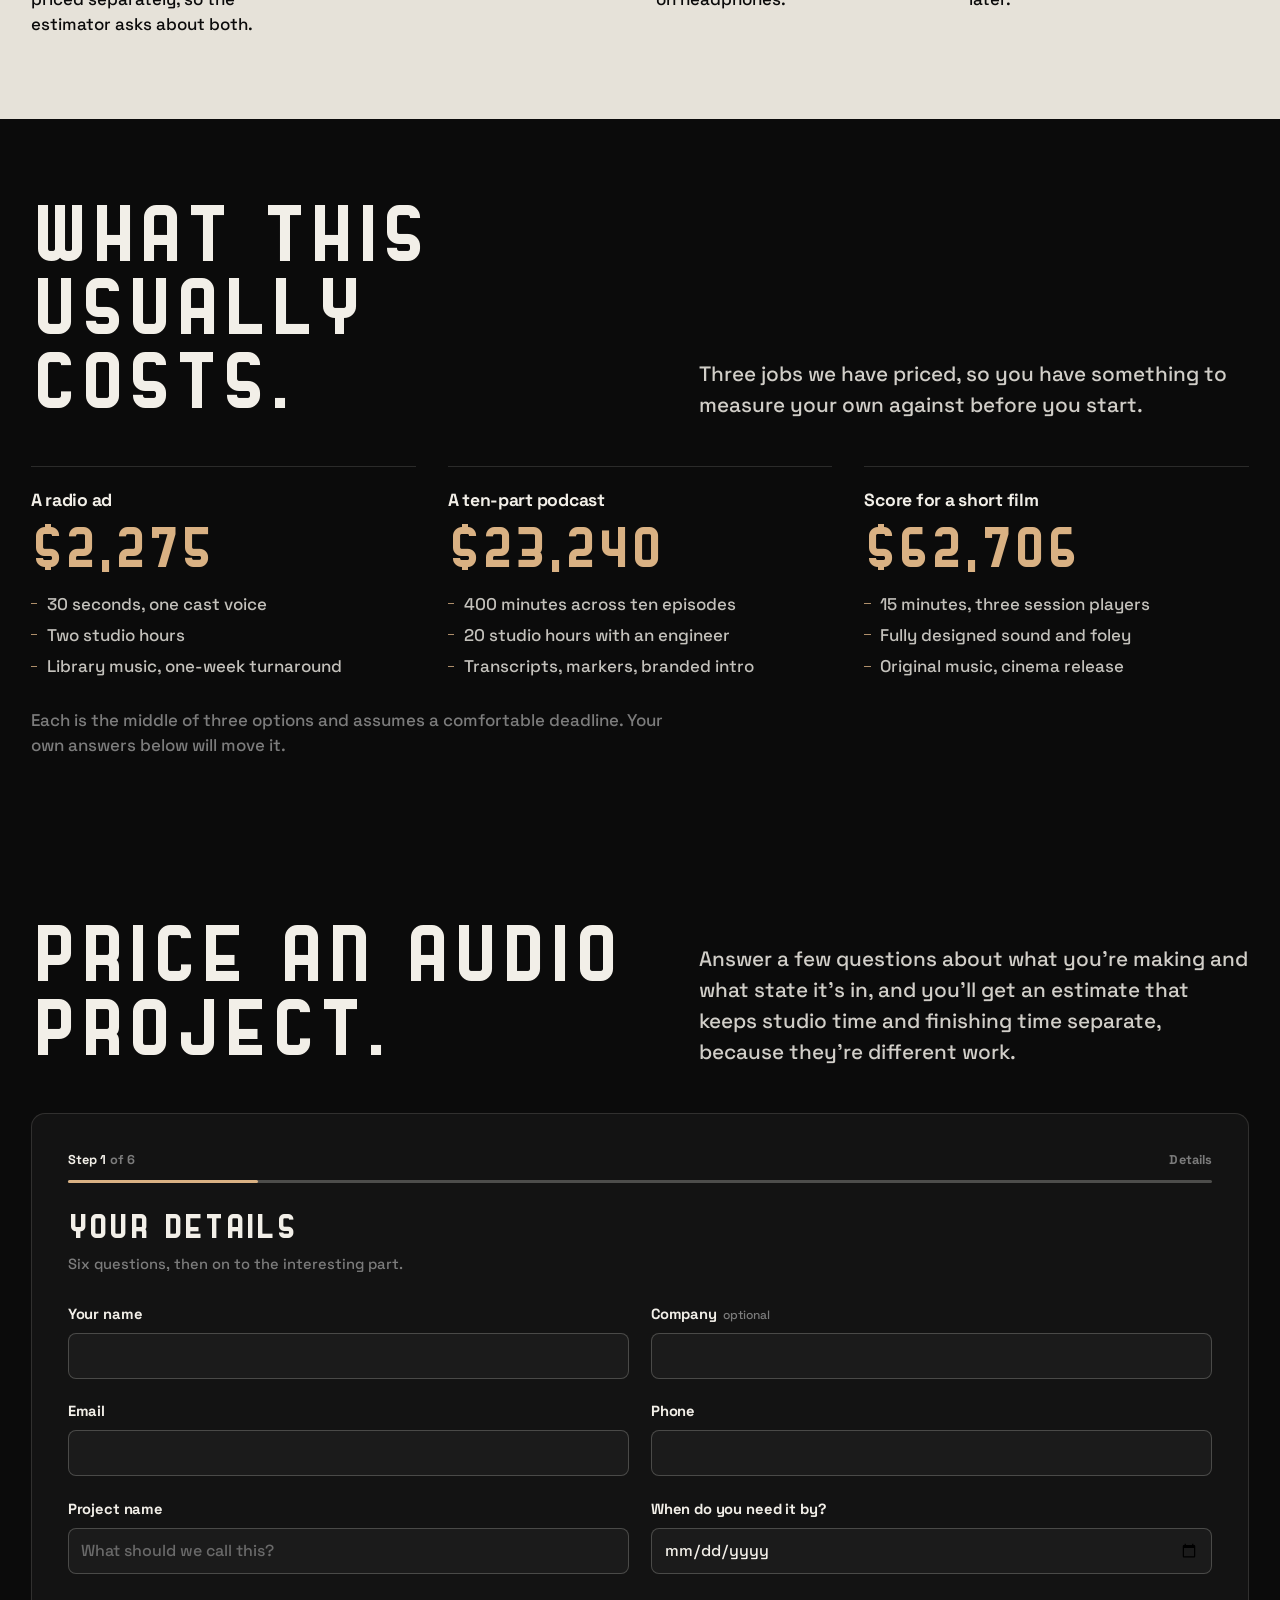
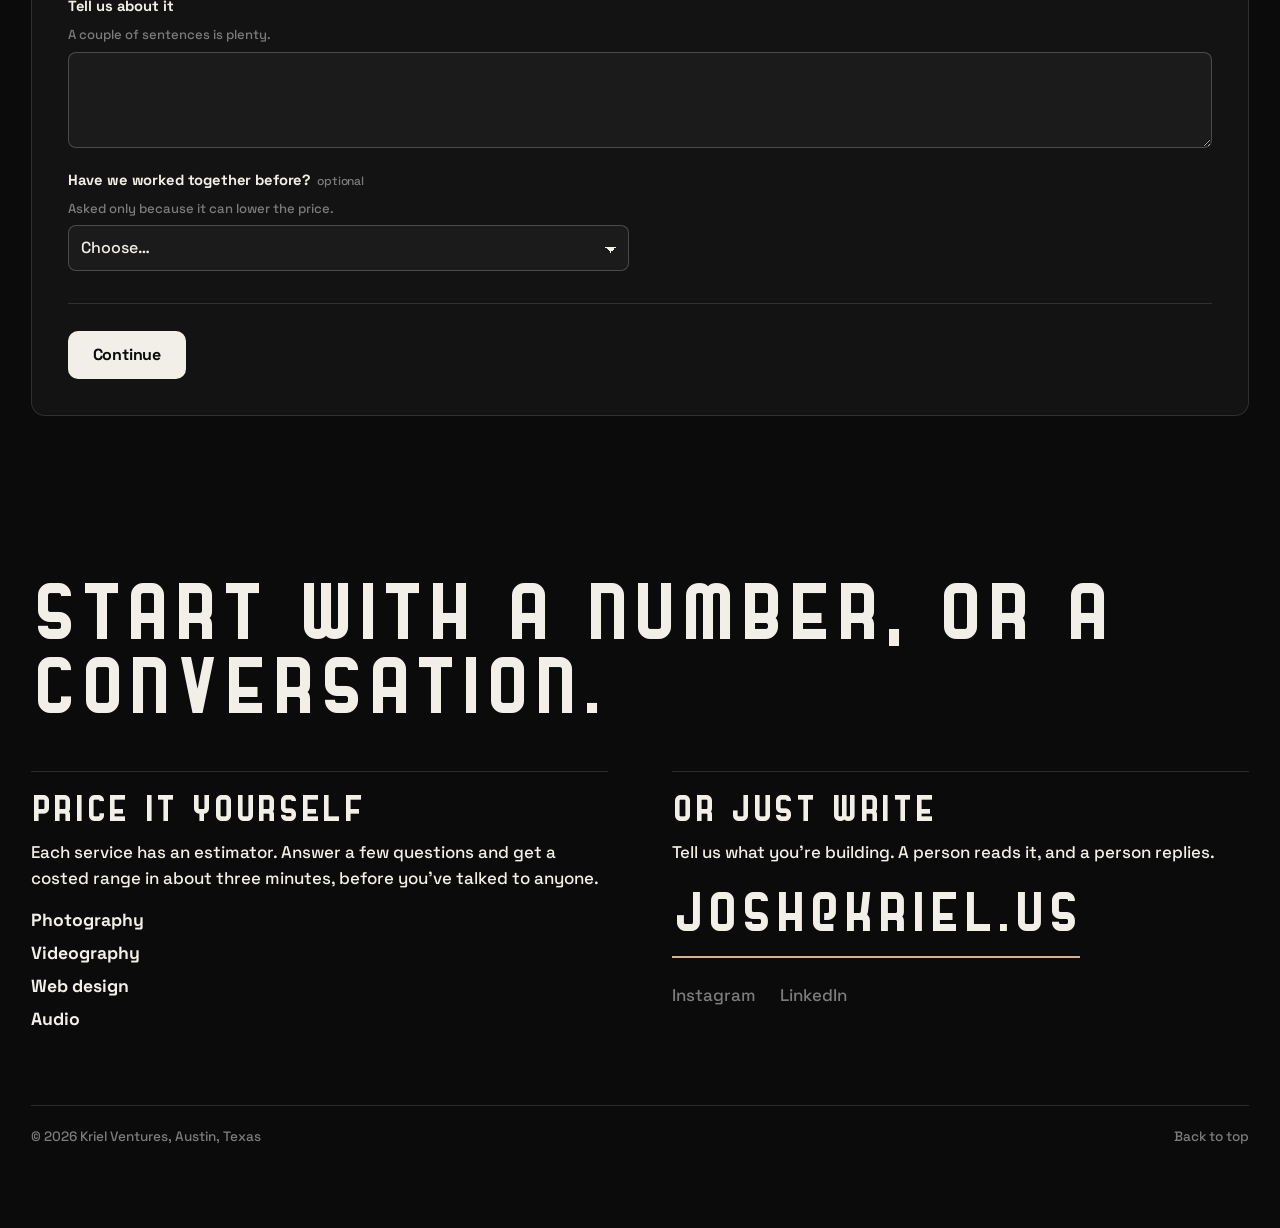
==== commit 57537594: "Rebuild the site on the v2 design, with audio and the live estimators Replaces the holding-page site" ====
--- a/audio/index.html
+++ b/audio/index.html
@@ -4,18 +4,23 @@
 <meta charset="utf-8">
 <meta name="viewport" content="width=device-width, initial-scale=1">
 <title>Audio — Kriel Ventures</title>
-<meta name="description" content="Audio at Kriel Ventures. This page is under construction.">
+<meta name="description" content="Audio at Kriel Ventures, Austin. Recording, mixing and mastering for podcasts, voiceover and original score.">
 <meta name="theme-color" content="#0B0B0B">
-<!-- Holding page: keep it out of search results until there's real content. -->
-<meta name="robots" content="noindex">
 <link rel="icon" href="../favicon.svg" type="image/svg+xml">
 <link rel="icon" href="../favicon.jpg" type="image/jpeg" sizes="512x512">
+
+<meta property="og:type" content="website">
+<meta property="og:title" content="Audio — Kriel Ventures">
+<meta property="og:description" content="Audio at Kriel Ventures, Austin. Recording, mixing and mastering for podcasts, voiceover and original score.">
+<meta property="og:image" content="../images/audio-2000.jpg">
+<meta name="twitter:card" content="summary_large_image">
 
 <link rel="preconnect" href="https://fonts.googleapis.com">
 <link rel="preconnect" href="https://fonts.gstatic.com" crossorigin>
 <link href="https://fonts.googleapis.com/css2?family=Space+Grotesk:wght@500;700&display=swap" rel="stylesheet">
 <link rel="preload" href="../fonts/stadium.woff2" as="font" type="font/woff2" crossorigin>
 <link rel="stylesheet" href="../styles.css">
+<link rel="stylesheet" href="../v2.css">
 <link rel="stylesheet" href="../pg.css">
 
 <!-- Reveal animations only exist if JS does; without it everything is simply visible. -->
@@ -25,7 +30,6 @@
 
 <a class="skip-link" href="#content">Skip to content</a>
 
-<!-- ── Fixed menu control ───────────────────────────────────────────── -->
 <button id="menu-toggle" class="menu-btn" aria-expanded="false" aria-controls="site-menu">
   <span class="menu-btn__label" data-open="Menu" data-close="Close">Menu</span>
 </button>
@@ -34,11 +38,12 @@
   <div class="menu__inner">
     <p class="menu__eyebrow">Kriel Ventures</p>
     <ul class="menu__list">
-      <li><a href="../photography/"><span class="menu__num">01</span>Photography</a></li>
-      <li><a href="../videography/"><span class="menu__num">02</span>Videography</a></li>
-      <li><a href="../web-design/"><span class="menu__num">03</span>Web Design</a></li>
-      <li><a href="./" aria-current="page"><span class="menu__num">04</span>Audio</a></li>
-      <li><a href="../#contact"><span class="menu__num">—</span>Contact</a></li>
+      <li><a href="../">Home</a></li>
+      <li><a href="../photography/">Photography</a></li>
+      <li><a href="../videography/">Videography</a></li>
+      <li><a href="../web-design/">Web design</a></li>
+      <li><a href="./" aria-current="page">Audio</a></li>
+      <li><a href="../#contact">Contact</a></li>
     </ul>
     <div class="menu__foot">
       <a href="mailto:josh@kriel.us">josh@kriel.us</a>
@@ -46,37 +51,76 @@
   </div>
 </nav>
 
-<main class="holding" id="content" data-key="audio">
-  <p class="opening__mark"><a href="../">&larr; Back to Kriel Ventures</a></p>
+<header class="kv-svc-hero" id="top" data-key="audio">
+  <p class="opening__mark"><a href="../">Kriel Ventures</a></p>
+  <div class="kv-svc-hero__grid">
+    <div>
+      <h1 class="kv-svc-hero__title"><span class="rise"><span>Audio</span></span></h1>
+      <p class="kv-svc-hero__pitch">Sound that carries the room. Podcasts, voiceover and original score, recorded clean and finished so it holds up on a phone speaker.</p>
+      <div class="kv-actions">
+        <a class="kv-btn kv-btn--primary" href="#estimate">Price an audio project</a>
+        <a class="kv-btn kv-btn--ghost" href="mailto:josh@kriel.us">Email Josh</a>
+      </div>
+    </div>
+    <div class="kv-frame kv-frame--audio">
+  <div class="kv-frame__pic"><img src="../images/audio-1200.jpg" srcset="../images/audio-1200.jpg 1200w, ../images/audio-2000.jpg 2000w" sizes="(min-width: 900px) 45vw, 100vw" alt="" loading="lazy" decoding="async"></div>
+  <div class="kv-frame__bar"><span>WAV</span><span>48kHz&nbsp;&nbsp;24-bit</span><span class="kv-meter" aria-hidden="true"><i></i><i></i><i></i><i></i><i></i></span></div>
+</div>
+  </div>
+</header>
 
-  <div class="holding__body">
-    <p class="holding__label"><span>Service 04</span><span>Sound</span></p>
-    <h1 class="holding__title"><span class="rise"><span>Audio</span></span></h1>
+<main id="content">
 
-    <hr class="holding__rule">
+<section class="kv-section kv-section--bone">
+  <div class="kv-wrap">
+    <h2 class="kv-h2">What we make.</h2>
+    <div class="kv-list">
+      <div><h3 class="kv-h3">Podcasts</h3><p>Recorded, edited and levelled so every episode sounds the same, with transcripts and chapter markers ready to publish.</p></div>
+      <div><h3 class="kv-h3">Voiceover</h3><p>Scripts cast, directed and recorded clean, cut to the exact length the edit needs.</p></div>
+      <div><h3 class="kv-h3">Original score and sound design</h3><p>Music written for your film rather than licensed to it, plus the foley and atmospheres that make a cut feel finished.</p></div>
+      <div><h3 class="kv-h3">Mix and master</h3><p>Someone else's recording, brought up to broadcast level and delivered to the spec the platform asks for.</p></div>
+    </div>
+  </div>
+</section>
 
-    <p class="holding__state">Under construction</p>
-    <p class="holding__note">This page is being built. The work and rates for
-    audio are available on request — email
-    <a href="mailto:josh@kriel.us">josh@kriel.us</a>, or
-    <a href="#estimate">build yourself an estimate</a> without waiting for us.</p>
+<section class="kv-section kv-section--bone2">
+  <div class="kv-wrap">
+    <h2 class="kv-h2">How a session works.</h2>
+    <ol class="kv-steps">
+      <li class="kv-step"><h3 class="kv-h3">Brief</h3><p>What you're making, how long it runs, and what already exists. Studio time and finishing time are priced separately, so the estimator asks about both.</p></li>
+      <li class="kv-step"><h3 class="kv-h3">Record</h3><p>In the studio or on location, with the room treated and the levels set before anyone says a word.</p></li>
+      <li class="kv-step"><h3 class="kv-h3">Edit and mix</h3><p>Cuts, levels, noise and music, balanced so it holds up on a phone speaker as well as it does on headphones.</p></li>
+      <li class="kv-step"><h3 class="kv-h3">Master and deliver</h3><p>Finished to the loudness spec your platform asks for, with the stems and transcripts you'll want later.</p></li>
+    </ol>
   </div>
+</section>
 
-  <div class="holding__foot">
-    <a href="mailto:josh@kriel.us">josh@kriel.us</a>
+<section class="kv-section kv-section--dark">
+  <div class="kv-wrap">
+    <div class="kv-head">
+      <h2 class="kv-h2">What this usually costs.</h2>
+      <p class="kv-lede">Three jobs we have priced, so you have something to measure your own against before you start.</p>
+    </div>
+    <ul class="kv-prices">
+      <li class="kv-price"><p class="kv-price__name">A radio ad</p><p class="kv-price__num">$2,275</p><ul><li>30 seconds, one cast voice</li><li>Two studio hours</li><li>Library music, one-week turnaround</li></ul></li>
+      <li class="kv-price"><p class="kv-price__name">A ten-part podcast</p><p class="kv-price__num">$23,240</p><ul><li>400 minutes across ten episodes</li><li>20 studio hours with an engineer</li><li>Transcripts, markers, branded intro</li></ul></li>
+      <li class="kv-price"><p class="kv-price__name">Score for a short film</p><p class="kv-price__num">$62,706</p><ul><li>15 minutes, three session players</li><li>Fully designed sound and foley</li><li>Original music, cinema release</li></ul></li>
+    </ul>
+    <p class="kv-prices-foot">Each is the middle of three options and assumes a comfortable deadline. Your own answers below will move it.</p>
   </div>
-</main>
+</section>
 
 <!-- ── Proposal generator ───────────────────────────────────────────────
-     The card is built by pg.js. The form below is deliberately in the static
-     markup: Netlify registers forms by parsing deployed HTML, so one created
-     by script would never receive a submission.
+     pg.js builds the estimator into #pg-app. The form below is deliberately
+     in the static markup: Netlify registers forms by parsing deployed HTML,
+     so one created by script would never receive a submission.
      ------------------------------------------------------------------- -->
-<section class="pg" id="estimate" data-key="audio" aria-labelledby="pg-title">
-  <div class="pg__wrap">
-    <p class="pg__eyebrow">Proposal generator</p>
-    <h2 class="pg__title" id="pg-title">Price an audio project</h2>
-    <p class="pg__intro">Tell us what you're making and what state it's in, and you'll get an estimate that keeps studio time and finishing time separate — because they're different work.</p>
+<section class="kv-section kv-section--dark" id="estimate" data-key="audio" aria-labelledby="pg-title">
+  <div class="kv-wrap">
+    <div class="kv-head">
+      <h2 class="kv-h2" id="pg-title">Price an audio project.</h2>
+      <p class="kv-lede">Answer a few questions about what you're making and what state it's in, and you'll get an estimate that keeps studio time and finishing time separate, because they're different work.</p>
+    </div>
 
     <div class="pg__app" id="pg-app">
       <noscript>
@@ -86,44 +130,6 @@
         usually within a day.</p>
       </noscript>
     </div>
-
-    <section class="pgx" aria-labelledby="pgx-title">
-      <h3 class="pgx__title" id="pgx-title">What this usually costs</h3>
-      <p class="pgx__note">Three jobs we have priced, so you have something to
-      measure your own against before you start.</p>
-      <ul class="pgx__grid">
-        <li class="pgx__card">
-          <p class="pgx__name">A radio ad</p>
-          <p class="pgx__price">$2,275</p>
-          <ul class="pgx__lines">
-          <li>30 seconds, one cast voice</li>
-          <li>Two studio hours</li>
-          <li>Library music, one-week turnaround</li>
-          </ul>
-        </li>
-        <li class="pgx__card">
-          <p class="pgx__name">A ten-part podcast</p>
-          <p class="pgx__price">$23,240</p>
-          <ul class="pgx__lines">
-          <li>400 minutes across ten episodes</li>
-          <li>20 studio hours with an engineer</li>
-          <li>Transcripts, markers, branded intro</li>
-          <li>Works out at $2,324 an episode</li>
-          </ul>
-        </li>
-        <li class="pgx__card">
-          <p class="pgx__name">Score for a short film</p>
-          <p class="pgx__price">$62,706</p>
-          <ul class="pgx__lines">
-          <li>15 minutes, three session players</li>
-          <li>Fully designed sound and foley</li>
-          <li>Original music, cinema release</li>
-          </ul>
-        </li>
-      </ul>
-      <p class="pgx__foot">Each is the middle of three options, and assumes a
-      comfortable deadline. Your own answers above will move it.</p>
-    </section>
 
     <form id="pg-form" name="proposal" method="POST" data-netlify="true"
           netlify-honeypot="bot-field" hidden>
@@ -146,6 +152,39 @@
   </div>
 </section>
 
+</main>
+
+<section class="kv-section kv-section--dark" id="contact">
+  <div class="kv-wrap">
+    <h2 class="kv-h2">Start with a number, or a conversation.</h2>
+    <div class="kv-contact">
+      <div class="kv-contact__col">
+        <h3 class="kv-h3">Price it yourself</h3>
+        <p class="kv-p">Each service has an estimator. Answer a few questions and get a costed range in about three minutes, before you've talked to anyone.</p>
+        <div class="kv-contact__list">
+      <a href="../photography/#estimate">Photography</a>
+      <a href="../videography/#estimate">Videography</a>
+      <a href="../web-design/#estimate">Web design</a>
+      <a href="../audio/#estimate">Audio</a>
+        </div>
+      </div>
+      <div class="kv-contact__col">
+        <h3 class="kv-h3">Or just write</h3>
+        <p class="kv-p">Tell us what you're building. A person reads it, and a person replies.</p>
+        <a class="kv-email" href="mailto:josh@kriel.us">josh@kriel.us</a>
+        <div class="kv-social">
+          <a href="https://www.instagram.com/jkriel_/" target="_blank" rel="noopener noreferrer">Instagram</a>
+          <a href="https://www.linkedin.com/in/josh-kriel-aaa353429/" target="_blank" rel="noopener noreferrer">LinkedIn</a>
+        </div>
+      </div>
+    </div>
+    <div class="kv-foot">
+      <p>&copy; <span id="year">2026</span> Kriel Ventures, Austin, Texas</p>
+      <p><a href="#top">Back to top</a></p>
+    </div>
+  </div>
+</section>
+
 <script src="../main.js"></script>
 <script src="../pg-intake.js"></script>
 <script src="../pg-audio.js"></script>
--- a/v2.css
+++ b/v2.css
@@ -0,0 +1,423 @@
+/* ==========================================================================
+   Kriel Ventures — v2 shell
+   Layers on top of styles.css. Same tokens (--ink, --bone, --tan, --display,
+   --ui, --edge, --ease), same chrome (menu button, opening mark). Everything
+   new is prefixed .kv- so it can be lifted into the live site section by
+   section without touching what is already there.
+
+   The one idea: a frame. A photograph sits in a photo frame, a film in a film
+   frame, a website in a browser frame. Each service is shown as the thing it
+   produces, and the warm accent (--tan) is spent only on the frame corners,
+   the live dot and the one button that matters.
+   ========================================================================== */
+
+:root {
+  --tan-deep: #B98D5E;          /* tan at 4.6:1 on ink, for small text */
+  --ink-2: #141414;             /* a surface one step up from ink */
+  --bone-2: #E6E2D9;            /* a surface one step down from bone */
+  --rule-dark: rgba(242, 239, 232, 0.14);
+  --rule-light: rgba(11, 11, 11, 0.14);
+  --measure: 58ch;
+}
+
+/* Service accent colours from styles.css are retired in the shell: three of
+   the four are unreadable at text size. One accent, used sparingly. */
+[data-key] { --accent: var(--tan); }
+
+/* --- Common ---------------------------------------------------------------- */
+.kv-section {
+  padding: clamp(3.5rem, 9vh, 7rem) var(--edge);
+}
+.kv-section--dark  { background: var(--ink);  color: var(--bone); }
+.kv-section--bone  { background: var(--bone); color: var(--ink); }
+.kv-section--bone2 { background: var(--bone-2); color: var(--ink); }
+
+.kv-wrap { max-width: 78rem; margin-inline: auto; }
+
+.kv-h2 {
+  font-family: var(--display);
+  font-weight: 400;
+  font-size: clamp(2rem, 1rem + 4.2vw, 4.6rem);
+  line-height: 1.06;
+  letter-spacing: 0.012em;
+  max-width: 24ch;
+}
+.kv-h3 {
+  font-family: var(--display);
+  font-weight: 400;
+  font-size: clamp(1.35rem, 1rem + 1.4vw, 2rem);
+  line-height: 1.1;
+  letter-spacing: 0.02em;
+}
+.kv-lede {
+  max-width: var(--measure);
+  margin-top: 1.25rem;
+  font-size: clamp(1.05rem, 1rem + 0.4vw, 1.3rem);
+  line-height: 1.5;
+}
+.kv-section--dark .kv-lede { color: var(--bone); opacity: 0.86; }
+
+.kv-p { max-width: var(--measure); line-height: 1.55; }
+.kv-muted { color: var(--ink-soft); }
+.kv-section--bone .kv-muted,
+.kv-section--bone2 .kv-muted { color: #5F5C57; }
+
+/* Two-column heading row: heading left, lede right on wide screens. */
+.kv-head { display: grid; gap: 1.25rem 4rem; margin-bottom: clamp(2rem, 5vh, 3.5rem); }
+@media (min-width: 900px) {
+  .kv-head { grid-template-columns: 1.1fr 1fr; align-items: end; }
+  .kv-head .kv-lede { margin-top: 0; }
+}
+
+/* --- Buttons ---------------------------------------------------------------- */
+.kv-actions { display: flex; flex-wrap: wrap; gap: 0.75rem 1rem; margin-top: 2rem; }
+.kv-btn {
+  display: inline-flex; align-items: center; justify-content: center;
+  min-height: 50px; padding: 0.7rem 1.5rem;
+  border-radius: 10px; border: 1px solid transparent;
+  font-family: var(--ui); font-weight: 700; font-size: 1.02rem; letter-spacing: -0.01em;
+  text-decoration: none; cursor: pointer;
+  transition: background 0.2s var(--ease), color 0.2s var(--ease), border-color 0.2s var(--ease);
+}
+.kv-btn--primary { background: var(--tan); color: var(--ink); }
+.kv-btn--primary:hover { background: #E8C79C; }
+.kv-btn--ghost { background: transparent; color: inherit; border-color: currentColor; }
+.kv-btn--ghost:hover { background: rgba(242, 239, 232, 0.08); }
+.kv-section--bone .kv-btn--ghost:hover,
+.kv-section--bone2 .kv-btn--ghost:hover { background: rgba(11, 11, 11, 0.06); }
+
+/* Plain text links inside sections: underlined, no arrows. */
+.kv-link { text-decoration: underline; text-underline-offset: 0.2em; text-decoration-thickness: 1px; }
+.kv-link:hover { text-decoration-thickness: 2px; }
+
+/* --- Live dot: the studio is open for work -------------------------------- */
+.kv-live {
+  display: inline-flex; align-items: center; gap: 0.6rem;
+  font-family: var(--ui); font-weight: 700; font-size: 0.95rem; letter-spacing: -0.01em;
+}
+.kv-live::before {
+  content: ""; width: 0.6em; height: 0.6em; border-radius: 50%;
+  background: var(--tan); box-shadow: 0 0 0 0 rgba(217, 177, 131, 0.6);
+  animation: kv-pulse 2.4s var(--ease) infinite;
+}
+@keyframes kv-pulse {
+  0%   { box-shadow: 0 0 0 0 rgba(217, 177, 131, 0.55); }
+  70%  { box-shadow: 0 0 0 0.6em rgba(217, 177, 131, 0); }
+  100% { box-shadow: 0 0 0 0 rgba(217, 177, 131, 0); }
+}
+
+/* ==========================================================================
+   Hero (home): the opening from styles.css, with a photograph behind it and
+   the pitch underneath the line.
+   ========================================================================== */
+.kv-hero {
+  position: relative; isolation: isolate;
+  min-height: 92svh;
+  display: grid; grid-template-rows: auto 1fr auto;
+  padding: clamp(1.5rem, 2.6vw, 2.4rem) var(--edge) clamp(2.5rem, 6vh, 4rem);
+  color: var(--bone);
+}
+.kv-hero__img {
+  position: absolute; inset: 0; z-index: -2;
+  width: 100%; height: 100%; object-fit: cover; object-position: 50% 45%;
+}
+.kv-hero__scrim {
+  position: absolute; inset: 0; z-index: -1;
+  background:
+    linear-gradient(180deg, rgba(11,11,11,0.55) 0%, rgba(11,11,11,0.15) 30%, rgba(11,11,11,0.35) 60%, rgba(11,11,11,0.92) 100%);
+}
+.kv-hero .opening__line { max-width: 24ch; }
+.kv-hero__foot {
+  display: grid; gap: 1.5rem; align-items: end;
+  margin-top: 2.5rem;
+}
+@media (min-width: 900px) {
+  .kv-hero__foot { grid-template-columns: 1fr auto; }
+}
+.kv-hero__sub {
+  max-width: 44ch;
+  font-size: clamp(1.05rem, 1rem + 0.45vw, 1.35rem);
+  line-height: 1.5;
+}
+.kv-hero .kv-actions { margin-top: 1.25rem; }
+
+/* Viewfinder corners on the hero, drawn in the accent. */
+.kv-corners {
+  position: absolute; inset: clamp(1rem, 2vw, 1.75rem); z-index: 0; pointer-events: none;
+  --c: var(--tan); --l: 26px; --w: 2px;
+  background:
+    linear-gradient(var(--c), var(--c)) top left / var(--l) var(--w) no-repeat,
+    linear-gradient(var(--c), var(--c)) top left / var(--w) var(--l) no-repeat,
+    linear-gradient(var(--c), var(--c)) top right / var(--l) var(--w) no-repeat,
+    linear-gradient(var(--c), var(--c)) top right / var(--w) var(--l) no-repeat,
+    linear-gradient(var(--c), var(--c)) bottom left / var(--l) var(--w) no-repeat,
+    linear-gradient(var(--c), var(--c)) bottom left / var(--w) var(--l) no-repeat,
+    linear-gradient(var(--c), var(--c)) bottom right / var(--l) var(--w) no-repeat,
+    linear-gradient(var(--c), var(--c)) bottom right / var(--w) var(--l) no-repeat;
+}
+
+/* ==========================================================================
+   Why: three columns, each with a rule above. Columns, not cards.
+   ========================================================================== */
+.kv-why { display: grid; gap: 2rem; margin-top: clamp(2rem, 5vh, 3.5rem); }
+@media (min-width: 760px) { .kv-why { grid-template-columns: repeat(3, 1fr); gap: 2.5rem; } }
+.kv-why > div { border-top: 1px solid var(--ink); padding-top: 1.25rem; }
+.kv-why .kv-h3 { margin-bottom: 0.6rem; }
+.kv-why p { line-height: 1.5; }
+
+.kv-plain {
+  margin-top: clamp(2.5rem, 6vh, 4rem);
+  padding-top: 1.5rem;
+  border-top: 1px solid var(--rule-light);
+  max-width: 64ch;
+  font-size: clamp(1.1rem, 1rem + 0.6vw, 1.5rem);
+  line-height: 1.4;
+  font-weight: 700;
+  letter-spacing: -0.015em;
+}
+
+/* ==========================================================================
+   Frames: the memorable thing. Three aspect ratios, three kinds of chrome.
+   ========================================================================== */
+.kv-frames { display: grid; gap: clamp(2.5rem, 6vh, 4.5rem); }
+
+.kv-craft { display: grid; gap: 1.5rem; align-items: center; }
+@media (min-width: 900px) {
+  .kv-craft { grid-template-columns: 7fr 5fr; gap: 3.5rem; }
+  .kv-craft:nth-child(even) { grid-template-columns: 5fr 7fr; }
+  .kv-craft:nth-child(even) .kv-frame { order: 2; }
+}
+
+.kv-frame {
+  position: relative; isolation: isolate; overflow: hidden;
+  background: var(--ink-2);
+  border-radius: 4px;
+}
+.kv-frame img { width: 100%; height: 100%; object-fit: cover; display: block; }
+.kv-frame__pic { position: relative; }
+
+/* Photo: 3:2, exposure strip underneath like a contact-sheet edge. */
+.kv-frame--photo .kv-frame__pic { aspect-ratio: 3 / 2; }
+/* Film: 16:9, timecode bar above, letterbox below. */
+.kv-frame--film .kv-frame__pic { aspect-ratio: 16 / 9; }
+/* Web: a browser window; 16:10 viewport. */
+.kv-frame--web .kv-frame__pic { aspect-ratio: 16 / 10; }
+
+.kv-frame__bar {
+  display: flex; align-items: center; justify-content: space-between; gap: 1rem;
+  padding: 0.55rem 0.9rem;
+  font-family: var(--ui); font-weight: 500; font-size: 0.8rem; letter-spacing: 0.01em;
+  color: var(--bone);
+  font-variant-numeric: tabular-nums;
+  background: var(--ink-2);
+}
+.kv-frame__bar span + span { opacity: 0.7; }
+
+.kv-rec { display: inline-flex; align-items: center; gap: 0.45rem; }
+.kv-rec::before {
+  content: ""; width: 0.55rem; height: 0.55rem; border-radius: 50%; background: #E5322D;
+  animation: kv-blink 1.2s steps(1) infinite;
+}
+@keyframes kv-blink { 50% { opacity: 0.25; } }
+
+.kv-dots { display: inline-flex; gap: 0.35rem; }
+.kv-dots i { width: 0.6rem; height: 0.6rem; border-radius: 50%; background: rgba(242,239,232,0.28); }
+.kv-url {
+  flex: 1; padding: 0.3rem 0.7rem; border-radius: 6px;
+  background: rgba(242,239,232,0.08); color: var(--bone); opacity: 0.85;
+  text-align: center;
+}
+
+/* Frame corners in tan: the viewfinder again, smaller. */
+.kv-frame__pic::after {
+  content: ""; position: absolute; inset: 0.75rem; pointer-events: none;
+  --c: var(--tan); --l: 18px; --w: 2px;
+  background:
+    linear-gradient(var(--c), var(--c)) top left / var(--l) var(--w) no-repeat,
+    linear-gradient(var(--c), var(--c)) top left / var(--w) var(--l) no-repeat,
+    linear-gradient(var(--c), var(--c)) top right / var(--l) var(--w) no-repeat,
+    linear-gradient(var(--c), var(--c)) top right / var(--w) var(--l) no-repeat,
+    linear-gradient(var(--c), var(--c)) bottom left / var(--l) var(--w) no-repeat,
+    linear-gradient(var(--c), var(--c)) bottom left / var(--w) var(--l) no-repeat,
+    linear-gradient(var(--c), var(--c)) bottom right / var(--l) var(--w) no-repeat,
+    linear-gradient(var(--c), var(--c)) bottom right / var(--w) var(--l) no-repeat;
+}
+.kv-frame--web .kv-frame__pic::after { display: none; }
+
+.kv-craft__text .kv-h2 { font-size: clamp(2rem, 1rem + 3.4vw, 3.8rem); }
+.kv-craft__text p { margin-top: 1rem; max-width: 40ch; line-height: 1.5; font-size: 1.05rem; opacity: 0.88; }
+.kv-craft__links { display: flex; flex-wrap: wrap; gap: 0.6rem 1.5rem; margin-top: 1.25rem; font-weight: 700; }
+
+/* ==========================================================================
+   Process: this is a real sequence, so it is numbered.
+   ========================================================================== */
+.kv-steps { display: grid; gap: 1.75rem; counter-reset: step; margin-top: clamp(2rem, 5vh, 3rem); }
+@media (min-width: 760px) { .kv-steps { grid-template-columns: repeat(4, 1fr); gap: 2rem; } }
+.kv-step { counter-increment: step; border-top: 1px solid var(--rule-light); padding-top: 1rem; }
+.kv-step::before {
+  content: counter(step);
+  display: block;
+  font-family: var(--display); font-size: 2.4rem; line-height: 1; color: var(--tan-deep);
+  margin-bottom: 0.75rem;
+}
+.kv-step .kv-h3 { font-family: var(--ui); font-weight: 700; font-size: 1.15rem; letter-spacing: -0.015em; margin-bottom: 0.4rem; }
+.kv-step p { line-height: 1.5; }
+
+/* ==========================================================================
+   About: a short column of text with a portrait frame beside it.
+   ========================================================================== */
+.kv-about { display: grid; gap: 2rem; align-items: center; }
+@media (min-width: 900px) { .kv-about { grid-template-columns: 5fr 7fr; gap: 4rem; } }
+.kv-portrait {
+  aspect-ratio: 4 / 5; border-radius: 4px; position: relative; overflow: hidden;
+  background: var(--ink-2); color: var(--bone);
+  display: grid; place-items: center; text-align: center; padding: 1.5rem;
+}
+.kv-portrait__note { font-size: 0.9rem; opacity: 0.6; max-width: 20ch; }
+.kv-portrait::after {
+  content: ""; position: absolute; inset: 0.75rem; pointer-events: none;
+  --c: var(--tan); --l: 18px; --w: 2px;
+  background:
+    linear-gradient(var(--c), var(--c)) top left / var(--l) var(--w) no-repeat,
+    linear-gradient(var(--c), var(--c)) top left / var(--w) var(--l) no-repeat,
+    linear-gradient(var(--c), var(--c)) top right / var(--l) var(--w) no-repeat,
+    linear-gradient(var(--c), var(--c)) top right / var(--w) var(--l) no-repeat,
+    linear-gradient(var(--c), var(--c)) bottom left / var(--l) var(--w) no-repeat,
+    linear-gradient(var(--c), var(--c)) bottom left / var(--w) var(--l) no-repeat,
+    linear-gradient(var(--c), var(--c)) bottom right / var(--l) var(--w) no-repeat,
+    linear-gradient(var(--c), var(--c)) bottom right / var(--w) var(--l) no-repeat;
+}
+.kv-about__text p + p { margin-top: 1rem; }
+.kv-sign { margin-top: 1.5rem; font-family: var(--display); font-size: 1.5rem; letter-spacing: 0.03em; }
+
+/* ==========================================================================
+   Contact: two ways in.
+   ========================================================================== */
+.kv-contact { display: grid; gap: 2.5rem; margin-top: clamp(2rem, 5vh, 3rem); }
+@media (min-width: 900px) { .kv-contact { grid-template-columns: 1fr 1fr; gap: 4rem; } }
+.kv-contact__col { border-top: 1px solid var(--rule-dark); padding-top: 1.25rem; }
+.kv-contact__col .kv-h3 { margin-bottom: 0.75rem; }
+.kv-contact__list { display: grid; gap: 0.35rem; margin-top: 1rem; font-weight: 700; font-size: 1.1rem; }
+.kv-contact__list a { text-decoration: none; }
+.kv-contact__list a:hover { color: var(--tan); }
+.kv-email {
+  display: inline-block; margin-top: 0.75rem;
+  font-family: var(--display); font-size: clamp(1.6rem, 1rem + 2.6vw, 3rem); letter-spacing: 0.02em;
+  text-decoration: none; color: var(--bone);
+  border-bottom: 2px solid var(--tan); padding-bottom: 0.1em;
+}
+.kv-email:hover { color: var(--tan); }
+.kv-social { display: flex; flex-wrap: wrap; gap: 0.5rem 1.5rem; margin-top: 1.5rem; color: var(--ink-soft); }
+.kv-social a { text-decoration: none; }
+.kv-social a:hover { color: var(--bone); }
+
+/* ==========================================================================
+   Service pages
+   ========================================================================== */
+.kv-svc-hero {
+  background: var(--ink); color: var(--bone);
+  padding: clamp(1.5rem, 2.6vw, 2.4rem) var(--edge) clamp(2.5rem, 6vh, 4rem);
+  display: grid; gap: clamp(1.5rem, 4vh, 2.5rem);
+}
+.kv-svc-hero__grid { display: grid; gap: 2rem; align-items: end; }
+@media (min-width: 900px) { .kv-svc-hero__grid { grid-template-columns: 1fr 1fr; gap: 3rem; } }
+.kv-svc-hero__title {
+  font-family: var(--display); font-weight: 400;
+  font-size: clamp(2.6rem, 1rem + 7vw, 7.5rem); line-height: 1.02; letter-spacing: 0.012em;
+}
+.kv-svc-hero__pitch {
+  max-width: 44ch; margin-top: 1.25rem;
+  font-size: clamp(1.1rem, 1rem + 0.5vw, 1.4rem); line-height: 1.45;
+}
+
+.kv-list { display: grid; gap: 0; margin-top: clamp(1.5rem, 4vh, 2.5rem); }
+.kv-list > div {
+  display: grid; gap: 0.35rem 2rem; padding: 1.25rem 0;
+  border-top: 1px solid var(--rule-light);
+}
+.kv-list > div:last-child { border-bottom: 1px solid var(--rule-light); }
+@media (min-width: 760px) { .kv-list > div { grid-template-columns: 1fr 2fr; } }
+.kv-list .kv-h3 { font-family: var(--ui); font-weight: 700; font-size: 1.2rem; letter-spacing: -0.015em; }
+.kv-list p { line-height: 1.5; max-width: 52ch; }
+
+/* Example prices: three columns on dark, numbers in Stadium. */
+.kv-prices { display: grid; gap: 1.5rem; margin-top: clamp(2rem, 5vh, 3rem); }
+@media (min-width: 760px) { .kv-prices { grid-template-columns: repeat(3, 1fr); gap: 2rem; } }
+.kv-price { border-top: 1px solid var(--rule-dark); padding-top: 1.25rem; }
+.kv-price__name { font-weight: 700; font-size: 1.1rem; letter-spacing: -0.015em; }
+.kv-price__num {
+  font-family: var(--display); font-size: clamp(2.2rem, 1rem + 2.6vw, 3.4rem); line-height: 1.1;
+  color: var(--tan); margin: 0.5rem 0 0.9rem;
+}
+.kv-price ul { display: grid; gap: 0.3rem; color: var(--bone); opacity: 0.8; }
+.kv-price li { padding-left: 1rem; position: relative; }
+.kv-price li::before { content: ""; position: absolute; left: 0; top: 0.72em; width: 0.4rem; height: 1px; background: var(--tan); }
+.kv-prices-foot { margin-top: 1.75rem; max-width: 60ch; color: var(--ink-soft); line-height: 1.5; }
+
+/* Estimator placeholder: an honest stand-in for the live generator. */
+.kv-est {
+  margin-top: clamp(2rem, 5vh, 3rem);
+  border: 1px dashed rgba(217, 177, 131, 0.55); border-radius: 10px;
+  padding: clamp(1.25rem, 3vw, 2rem);
+  display: grid; gap: 1rem;
+  max-width: 54rem;
+}
+.kv-est__bar { height: 4px; border-radius: 2px; background: rgba(242,239,232,0.12); overflow: hidden; }
+.kv-est__bar i { display: block; height: 100%; width: 22%; background: var(--tan); }
+.kv-est__fields { display: grid; gap: 0.75rem; }
+@media (min-width: 640px) { .kv-est__fields { grid-template-columns: 1fr 1fr; } }
+.kv-est__field { display: grid; gap: 0.35rem; font-size: 0.92rem; }
+.kv-est__field span { font-weight: 700; }
+.kv-est__field i {
+  display: block; height: 46px; border-radius: 8px;
+  background: rgba(242,239,232,0.06); border: 1px solid rgba(242,239,232,0.16);
+}
+.kv-est__note { color: var(--tan-deep); font-size: 0.9rem; }
+
+/* ==========================================================================
+   Footer base
+   ========================================================================== */
+.kv-foot {
+  display: flex; justify-content: space-between; gap: 1rem 2rem; flex-wrap: wrap;
+  margin-top: clamp(3rem, 8vh, 5rem); padding-top: 1.25rem;
+  border-top: 1px solid var(--rule-dark);
+  font-size: 0.85rem; color: var(--ink-soft);
+}
+.kv-foot a { text-decoration: none; }
+.kv-foot a:hover { color: var(--bone); }
+
+/* ==========================================================================
+   Reduced motion
+   ========================================================================== */
+@media (prefers-reduced-motion: reduce) {
+  .kv-live::before, .kv-rec::before { animation: none; }
+}
+
+/* ==========================================================================
+   Audio frame: a transport bar, the way the other three are a camera back,
+   a monitor and a browser. Picture on top, controls beneath, so it reads as
+   a deck rather than a photo with a caption.
+   ========================================================================== */
+.kv-frame--audio .kv-frame__pic { aspect-ratio: 3 / 2; }
+
+.kv-meter { display: inline-flex; align-items: flex-end; gap: 0.2rem; height: 0.8rem; }
+.kv-meter i {
+  width: 0.2rem;
+  background: var(--tan);
+  opacity: 0.85;
+}
+.kv-meter i:nth-child(1) { height: 35%; }
+.kv-meter i:nth-child(2) { height: 70%; }
+.kv-meter i:nth-child(3) { height: 100%; }
+.kv-meter i:nth-child(4) { height: 55%; }
+.kv-meter i:nth-child(5) { height: 25%; }
+
+@media (prefers-reduced-motion: no-preference) {
+  .kv-meter i { animation: kv-level 1.4s ease-in-out infinite alternate; }
+  .kv-meter i:nth-child(2) { animation-delay: 0.18s; }
+  .kv-meter i:nth-child(3) { animation-delay: 0.36s; }
+  .kv-meter i:nth-child(4) { animation-delay: 0.1s; }
+  .kv-meter i:nth-child(5) { animation-delay: 0.28s; }
+}
+@keyframes kv-level { from { transform: scaleY(0.45); } to { transform: scaleY(1); } }
+.kv-meter i { transform-origin: bottom; }
